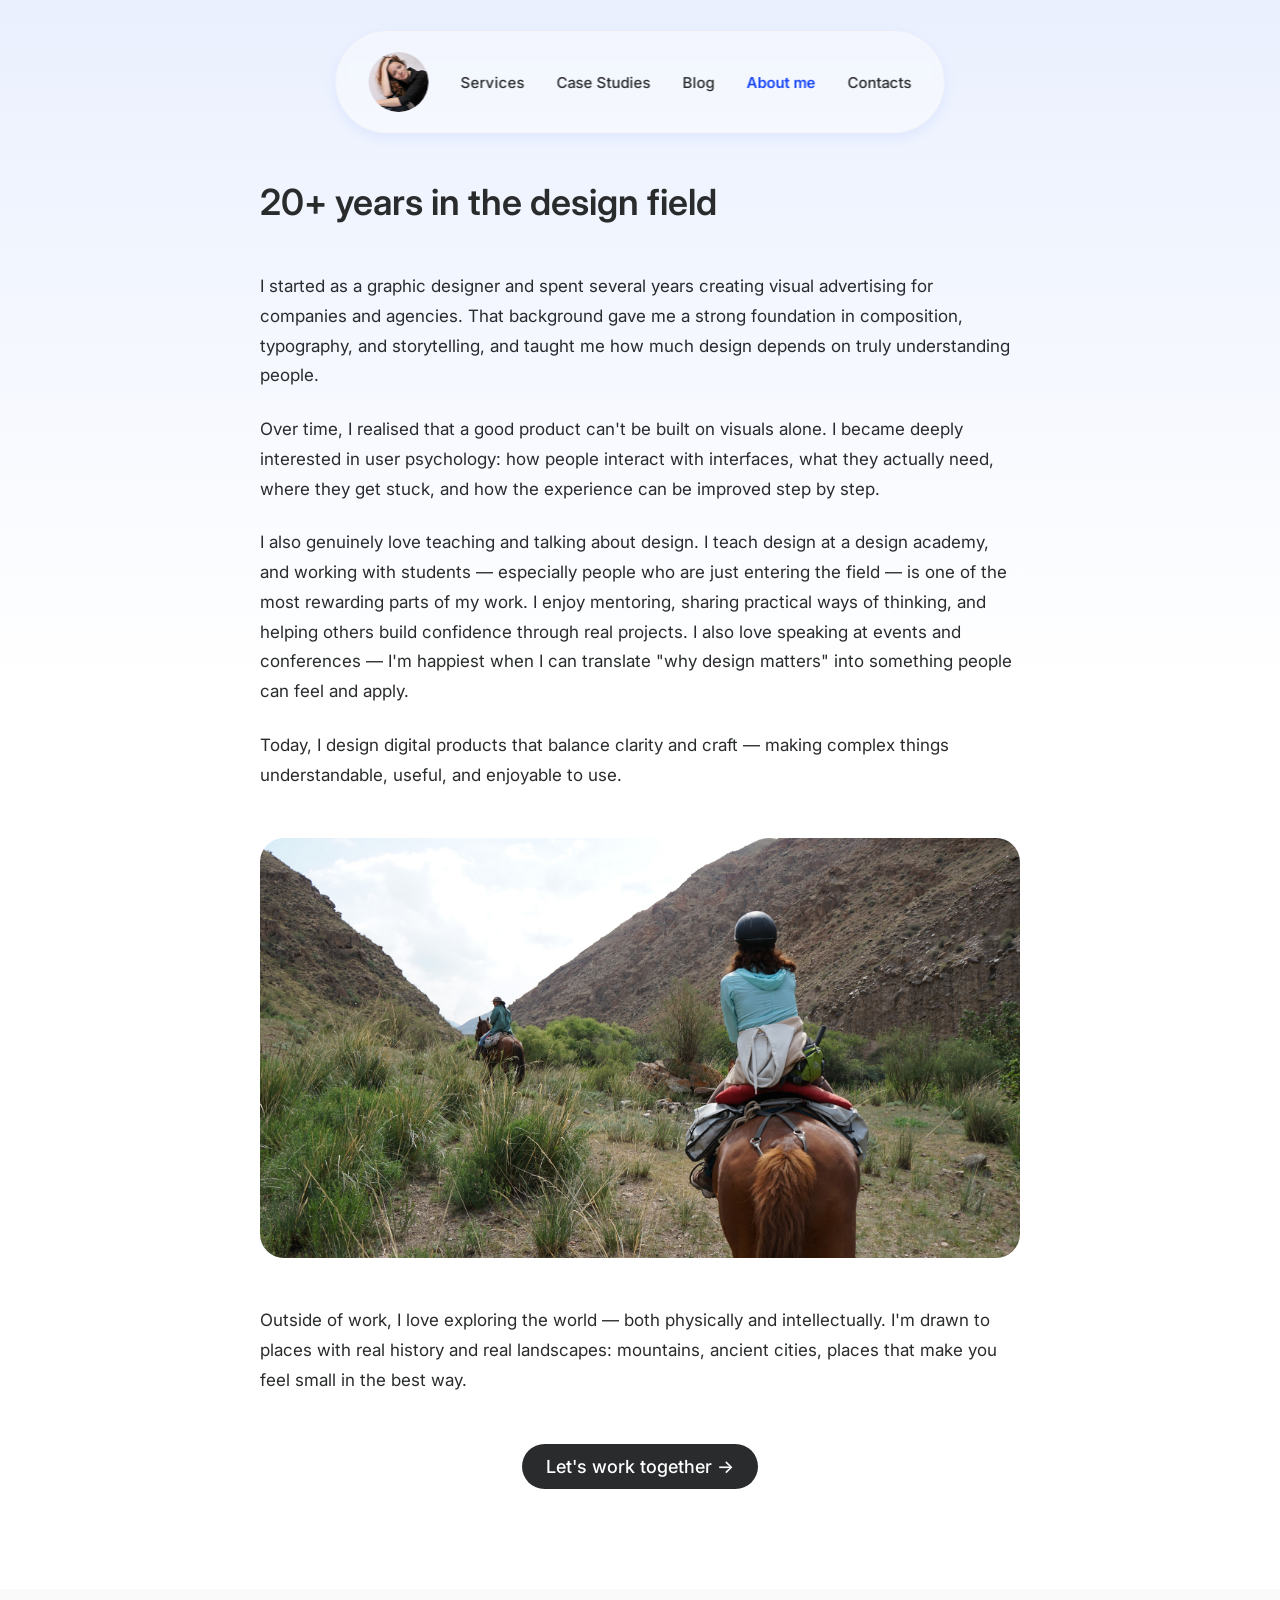
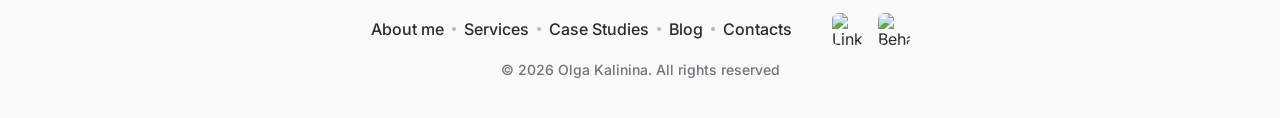
==== about.html @ 2743de28 "Add images and icons" ====
<!DOCTYPE html>
<html lang="en">
<head>
  <meta charset="UTF-8" />
  <meta name="viewport" content="width=device-width, initial-scale=1.0" />
  <title>About me — Olga Kalinina</title>
  <link rel="stylesheet" href="style.css" />
  <style>
    .about-wrap { max-width: 760px; margin: 0 auto; padding: 60px 0 100px; display: flex; flex-direction: column; gap: 48px; }
    .about-title { font-size: 36px; font-weight: 600; color: var(--dark); }
    .about-body { display: flex; flex-direction: column; gap: 24px; }
    .about-body p { font-size: 17px; color: var(--dark); line-height: 1.75; }
    .about-photo { width: 100%; border-radius: 24px; overflow: hidden; }
    .about-photo img { width: 100%; height: 420px; object-fit: cover; }
  </style>
</head>
<body>
  <nav class="nav">
    <a href="index.html"><img src="images/olga_kalinina.jpg" alt="Olga Kalinina" class="nav-avatar" /></a>
    <a href="services.html">Services</a>
    <a href="case-studies.html">Case Studies</a>
    <a href="blog.html">Blog</a>
    <a href="about.html" class="active">About me</a>
    <a href="contacts.html">Contacts</a>
  </nav>

  <div class="page-wrapper">
    <main class="page-content">
      <div class="container">
        <div class="about-wrap">
          <h1 class="about-title">20+ years in the design field</h1>

          <div class="about-body">
            <p>I started as a graphic designer and spent several years creating visual advertising for companies and agencies. That background gave me a strong foundation in composition, typography, and storytelling, and taught me how much design depends on truly understanding people.</p>
            <p>Over time, I realised that a good product can't be built on visuals alone. I became deeply interested in user psychology: how people interact with interfaces, what they actually need, where they get stuck, and how the experience can be improved step by step.</p>
            <p>I also genuinely love teaching and talking about design. I teach design at a design academy, and working with students — especially people who are just entering the field — is one of the most rewarding parts of my work. I enjoy mentoring, sharing practical ways of thinking, and helping others build confidence through real projects. I also love speaking at events and conferences — I'm happiest when I can translate "why design matters" into something people can feel and apply.</p>
            <p>Today, I design digital products that balance clarity and craft — making complex things understandable, useful, and enjoyable to use.</p>
          </div>

          <div class="about-photo">
            <img src="images/kyrgyzstan_2023.jpg" alt="Olga Kalinina in Kyrgyzstan 2023" onerror="this.style.background='linear-gradient(135deg,#a78bfa,#60a5fa)';this.style.height='420px';this.style.display='block'" />
          </div>

          <div class="about-body">
            <p>Outside of work, I love exploring the world — both physically and intellectually. I'm drawn to places with real history and real landscapes: mountains, ancient cities, places that make you feel small in the best way.</p>
          </div>

          <div style="text-align:center;">
            <a href="contacts.html" class="btn-dark">Let's work together →</a>
          </div>
        </div>
      </div>
    </main>
    <footer class="footer"><div class="footer-inner"><div class="footer-social-row"><nav class="footer-links"><a href="about.html">About me</a><span class="footer-dot"></span><a href="services.html">Services</a><span class="footer-dot"></span><a href="case-studies.html">Case Studies</a><span class="footer-dot"></span><a href="blog.html">Blog</a><span class="footer-dot"></span><a href="contacts.html">Contacts</a></nav><div class="footer-socials"><a href="https://www.linkedin.com/in/olga-kalinina-sundary/" target="_blank" rel="noopener"><img src="https://www.figma.com/api/mcp/asset/3c3e9d89-fbef-43cf-b5ab-0806dbf49abd" alt="LinkedIn" /></a><a href="https://www.behance.net/kalininaolga" target="_blank" rel="noopener"><img src="https://www.figma.com/api/mcp/asset/fee934ce-f601-4110-af3f-dcb2f1286b98" alt="Behance" /></a></div></div><p class="footer-copy">© 2026 Olga Kalinina. All rights reserved</p></div></footer>
  </div>
</body>
</html>
---- style.css ----
/* ============================================================
   OLGA KALININA PORTFOLIO — Shared Design System
   ============================================================ */
@import url('https://fonts.googleapis.com/css2?family=Inter:wght@400;500;600&display=swap');

:root {
  --font: 'Inter', sans-serif;
  --dark: #292b2d;
  --gray: #707379;
  --light-gray: #ebebeb;
  --bg-soft: #fafafa;
  --blue-accent: #1947f5;
  --radius-card: 24px;
  --radius-pill: 9999px;
  --shadow-nav: 0 4px 12.8px rgba(68,130,255,0.1);
  --transition: 0.2s ease;
}

*, *::before, *::after { box-sizing: border-box; margin: 0; padding: 0; }
html { -webkit-font-smoothing: antialiased; }

body {
  font-family: var(--font);
  color: var(--dark);
  background: linear-gradient(to bottom, #eaf0fe 0%, #ffffff 40%);
  min-height: 100vh;
}

a { text-decoration: none; color: inherit; }
img { display: block; max-width: 100%; }

.page-wrapper { display: flex; flex-direction: column; min-height: 100vh; }
.page-content { flex: 1; padding-top: 120px; }

.container { max-width: 1187px; margin: 0 auto; padding: 0 40px; }

/* ── Nav ── */
.nav {
  position: fixed;
  top: 31px;
  left: 50%;
  transform: translateX(-50%);
  z-index: 100;
  display: flex;
  align-items: center;
  gap: 32px;
  padding: 20px 32px;
  background: rgba(255,255,255,0.4);
  backdrop-filter: blur(5px);
  -webkit-backdrop-filter: blur(5px);
  border: 1px solid #f5f5f5;
  border-radius: var(--radius-pill);
  box-shadow: var(--shadow-nav);
  white-space: nowrap;
}

.nav-avatar {
  width: 60px;
  height: 60px;
  border-radius: 50%;
  object-fit: cover;
  flex-shrink: 0;
  cursor: pointer;
  transition: opacity var(--transition);
  background: linear-gradient(135deg, #c4b5fd, #818cf8);
}
.nav-avatar:hover { opacity: 0.85; }

.nav a { font-size: 15px; font-weight: 500; color: var(--dark); transition: color var(--transition); }
.nav a:hover { color: var(--blue-accent); }
.nav a.active { color: var(--blue-accent); font-weight: 600; }

/* ── Footer ── */
.footer { background: var(--bg-soft); padding: 24px 0 40px; margin-top: auto; }
.footer-inner { max-width: 1187px; margin: 0 auto; padding: 0 40px; display: flex; flex-direction: column; align-items: center; gap: 16px; }
.footer-social-row { display: flex; align-items: center; gap: 40px; flex-wrap: wrap; justify-content: center; }
.footer-links { display: flex; align-items: center; gap: 8px; flex-wrap: wrap; justify-content: center; }
.footer-links a { font-size: 16px; font-weight: 500; color: var(--dark); transition: color var(--transition); }
.footer-links a:hover { color: var(--blue-accent); }
.footer-dot { width: 4px; height: 4px; border-radius: 50%; background: var(--gray); opacity: 0.5; display: inline-block; }
.footer-socials { display: flex; align-items: center; gap: 14px; }
.footer-socials a { display: flex; align-items: center; justify-content: center; width: 32px; height: 32px; border-radius: 6px; overflow: hidden; transition: opacity var(--transition); }
.footer-socials a:hover { opacity: 0.75; }
.footer-socials img { width: 32px; height: 32px; object-fit: cover; border-radius: 5px; }
.footer-copy { font-size: 14px; font-weight: 500; color: var(--gray); text-align: center; }

/* ── Buttons ── */
.btn-dark { display: inline-flex; align-items: center; justify-content: center; padding: 12px 24px; background: var(--dark); color: white; border-radius: var(--radius-pill); font-size: 18px; font-weight: 500; transition: opacity var(--transition), transform var(--transition); cursor: pointer; border: none; font-family: var(--font); }
.btn-dark:hover { opacity: 0.85; transform: translateY(-1px); }

/* ── Section labels ── */
.section-label { display: inline-flex; align-items: center; gap: 8px; padding: 12px 24px; border: 2px solid var(--light-gray); border-radius: var(--radius-pill); font-size: 16px; font-weight: 500; color: var(--dark); }
.section-label img { width: 24px; height: 24px; object-fit: contain; }

/* ── NDA Modal ── */
.modal-overlay { display: none; position: fixed; inset: 0; background: rgba(0,0,0,0.4); backdrop-filter: blur(4px); z-index: 1000; align-items: center; justify-content: center; }
.modal-overlay.active { display: flex; }
.modal { background: white; border-radius: 20px; padding: 40px; max-width: 440px; width: 90%; box-shadow: 0 24px 64px rgba(0,0,0,0.15); display: flex; flex-direction: column; gap: 16px; }
.modal-icon { width: 48px; height: 48px; background: #f5f5f5; border-radius: 12px; display: flex; align-items: center; justify-content: center; }
.modal h2 { font-size: 20px; font-weight: 600; }
.modal p { font-size: 15px; color: var(--gray); line-height: 1.6; }
.modal-actions { display: flex; gap: 12px; margin-top: 8px; }
.modal-cancel { flex: 1; padding: 12px; border: 1.5px solid var(--light-gray); border-radius: var(--radius-pill); font-size: 15px; font-weight: 500; background: white; cursor: pointer; font-family: var(--font); color: var(--dark); transition: border-color var(--transition); }
.modal-cancel:hover { border-color: var(--dark); }
.modal-submit { flex: 1; padding: 12px; background: var(--dark); color: white; border: none; border-radius: var(--radius-pill); font-size: 15px; font-weight: 500; cursor: pointer; font-family: var(--font); transition: opacity var(--transition); text-decoration: none; display: flex; align-items: center; justify-content: center; }
.modal-submit:hover { opacity: 0.85; }
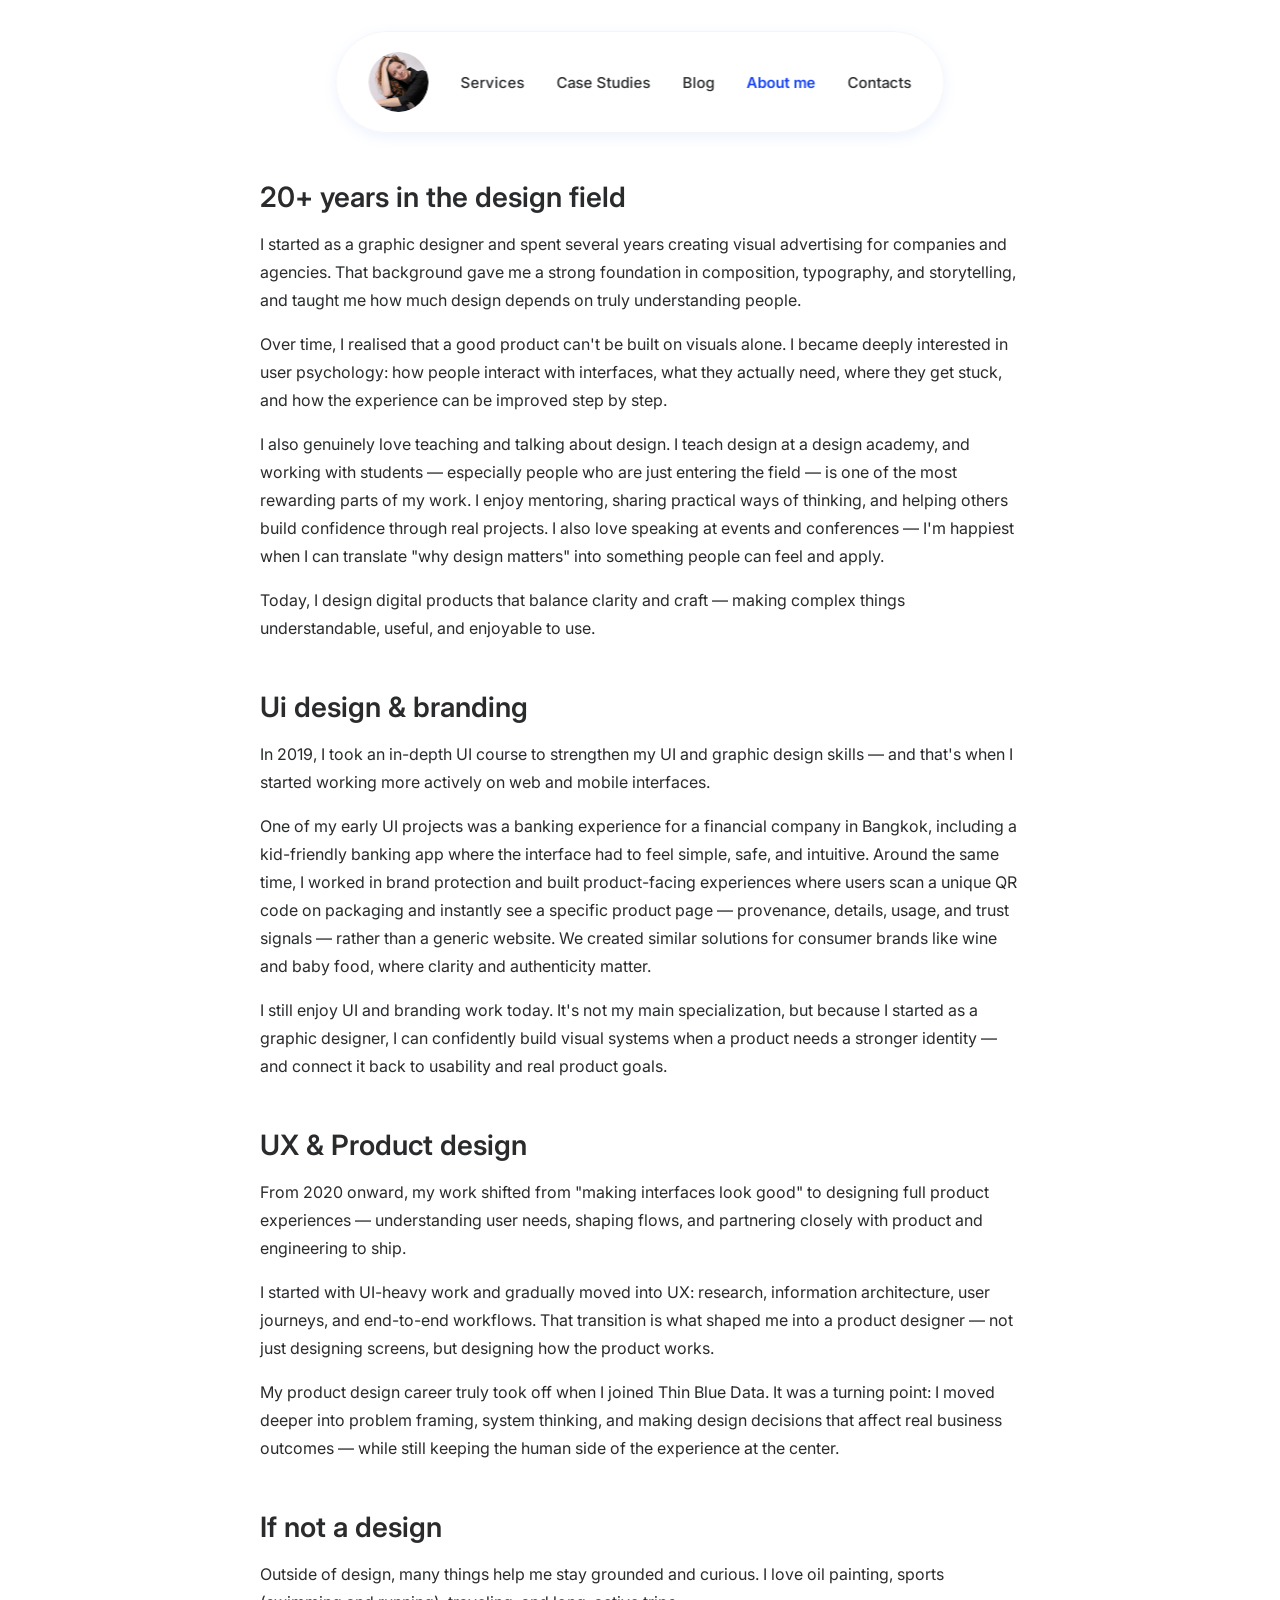
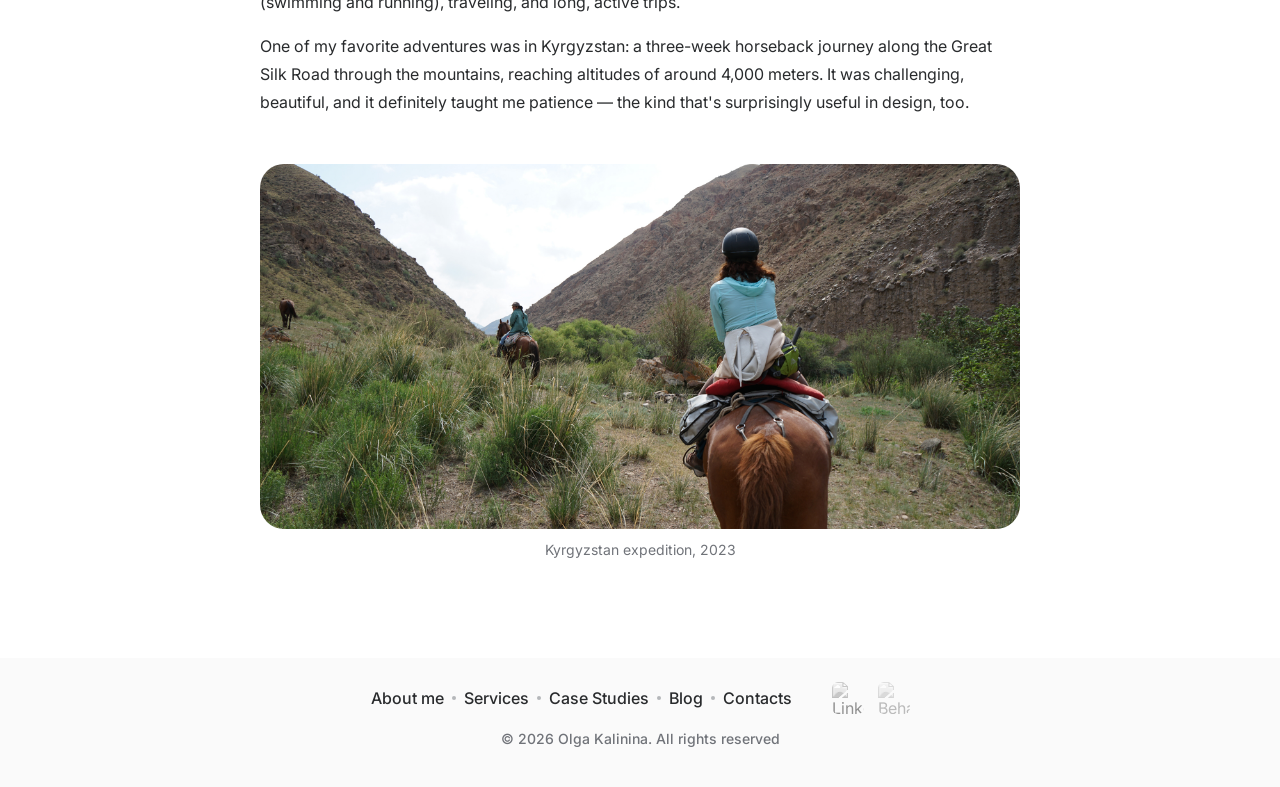
==== commit 0681f0ba: "Change images" ====
--- a/about.html
+++ b/about.html
@@ -6,12 +6,13 @@
   <title>About me — Olga Kalinina</title>
   <link rel="stylesheet" href="style.css" />
   <style>
+    body { background: white; }
     .about-wrap { max-width: 760px; margin: 0 auto; padding: 60px 0 100px; display: flex; flex-direction: column; gap: 48px; }
-    .about-title { font-size: 36px; font-weight: 600; color: var(--dark); }
-    .about-body { display: flex; flex-direction: column; gap: 24px; }
-    .about-body p { font-size: 17px; color: var(--dark); line-height: 1.75; }
-    .about-photo { width: 100%; border-radius: 24px; overflow: hidden; }
-    .about-photo img { width: 100%; height: 420px; object-fit: cover; }
+    .about-section { display: flex; flex-direction: column; gap: 16px; }
+    .about-section h2 { font-size: 28px; font-weight: 600; color: var(--dark); }
+    .about-section p { font-size: 16px; color: var(--dark); line-height: 1.75; }
+    .about-photo img { width: 100%; height: auto; display: block; border-radius: 24px; }
+    .about-caption { font-size: 14px; color: var(--gray); text-align: center; margin-top: 12px; }
   </style>
 </head>
 <body>
@@ -28,30 +29,44 @@
     <main class="page-content">
       <div class="container">
         <div class="about-wrap">
-          <h1 class="about-title">20+ years in the design field</h1>
 
-          <div class="about-body">
+          <div class="about-section">
+            <h2>20+ years in the design field</h2>
             <p>I started as a graphic designer and spent several years creating visual advertising for companies and agencies. That background gave me a strong foundation in composition, typography, and storytelling, and taught me how much design depends on truly understanding people.</p>
             <p>Over time, I realised that a good product can't be built on visuals alone. I became deeply interested in user psychology: how people interact with interfaces, what they actually need, where they get stuck, and how the experience can be improved step by step.</p>
             <p>I also genuinely love teaching and talking about design. I teach design at a design academy, and working with students — especially people who are just entering the field — is one of the most rewarding parts of my work. I enjoy mentoring, sharing practical ways of thinking, and helping others build confidence through real projects. I also love speaking at events and conferences — I'm happiest when I can translate "why design matters" into something people can feel and apply.</p>
             <p>Today, I design digital products that balance clarity and craft — making complex things understandable, useful, and enjoyable to use.</p>
           </div>
 
-          <div class="about-photo">
-            <img src="images/kyrgyzstan_2023.jpg" alt="Olga Kalinina in Kyrgyzstan 2023" onerror="this.style.background='linear-gradient(135deg,#a78bfa,#60a5fa)';this.style.height='420px';this.style.display='block'" />
+          <div class="about-section">
+            <h2>Ui design &amp; branding</h2>
+            <p>In 2019, I took an in-depth UI course to strengthen my UI and graphic design skills — and that's when I started working more actively on web and mobile interfaces.</p>
+            <p>One of my early UI projects was a banking experience for a financial company in Bangkok, including a kid-friendly banking app where the interface had to feel simple, safe, and intuitive. Around the same time, I worked in brand protection and built product-facing experiences where users scan a unique QR code on packaging and instantly see a specific product page — provenance, details, usage, and trust signals — rather than a generic website. We created similar solutions for consumer brands like wine and baby food, where clarity and authenticity matter.</p>
+            <p>I still enjoy UI and branding work today. It's not my main specialization, but because I started as a graphic designer, I can confidently build visual systems when a product needs a stronger identity — and connect it back to usability and real product goals.</p>
           </div>
 
-          <div class="about-body">
-            <p>Outside of work, I love exploring the world — both physically and intellectually. I'm drawn to places with real history and real landscapes: mountains, ancient cities, places that make you feel small in the best way.</p>
+          <div class="about-section">
+            <h2>UX &amp; Product design</h2>
+            <p>From 2020 onward, my work shifted from "making interfaces look good" to designing full product experiences — understanding user needs, shaping flows, and partnering closely with product and engineering to ship.</p>
+            <p>I started with UI-heavy work and gradually moved into UX: research, information architecture, user journeys, and end-to-end workflows. That transition is what shaped me into a product designer — not just designing screens, but designing how the product works.</p>
+            <p>My product design career truly took off when I joined Thin Blue Data. It was a turning point: I moved deeper into problem framing, system thinking, and making design decisions that affect real business outcomes — while still keeping the human side of the experience at the center.</p>
           </div>
 
-          <div style="text-align:center;">
-            <a href="contacts.html" class="btn-dark">Let's work together →</a>
+          <div class="about-section">
+            <h2>If not a design</h2>
+            <p>Outside of design, many things help me stay grounded and curious. I love oil painting, sports (swimming and running), traveling, and long, active trips.</p>
+            <p>One of my favorite adventures was in Kyrgyzstan: a three-week horseback journey along the Great Silk Road through the mountains, reaching altitudes of around 4,000 meters. It was challenging, beautiful, and it definitely taught me patience — the kind that's surprisingly useful in design, too.</p>
           </div>
+
+          <div>
+            <img src="images/kyrgyzstan_2023.jpg" alt="Kyrgyzstan expedition, 2023" style="width:100%;border-radius:24px;display:block;" />
+            <p class="about-caption">Kyrgyzstan expedition, 2023</p>
+          </div>
+
         </div>
       </div>
     </main>
-    <footer class="footer"><div class="footer-inner"><div class="footer-social-row"><nav class="footer-links"><a href="about.html">About me</a><span class="footer-dot"></span><a href="services.html">Services</a><span class="footer-dot"></span><a href="case-studies.html">Case Studies</a><span class="footer-dot"></span><a href="blog.html">Blog</a><span class="footer-dot"></span><a href="contacts.html">Contacts</a></nav><div class="footer-socials"><a href="https://www.linkedin.com/in/olga-kalinina-sundary/" target="_blank" rel="noopener"><img src="https://www.figma.com/api/mcp/asset/3c3e9d89-fbef-43cf-b5ab-0806dbf49abd" alt="LinkedIn" /></a><a href="https://www.behance.net/kalininaolga" target="_blank" rel="noopener"><img src="https://www.figma.com/api/mcp/asset/fee934ce-f601-4110-af3f-dcb2f1286b98" alt="Behance" /></a></div></div><p class="footer-copy">© 2026 Olga Kalinina. All rights reserved</p></div></footer>
+    <footer class="footer"><div class="footer-inner"><div class="footer-social-row"><nav class="footer-links"><a href="about.html">About me</a><span class="footer-dot"></span><a href="services.html">Services</a><span class="footer-dot"></span><a href="case-studies.html">Case Studies</a><span class="footer-dot"></span><a href="blog.html">Blog</a><span class="footer-dot"></span><a href="contacts.html">Contacts</a></nav><div class="footer-socials"><a href="https://www.linkedin.com/in/olga-kalinina-sundary/" target="_blank" rel="noopener"><img src="https://www.figma.com/api/mcp/asset/0a31a0bf-3e2f-4e09-97c5-01b79fee93ae" alt="LinkedIn" /></a><a href="https://www.behance.net/kalininaolga" target="_blank" rel="noopener"><img src="https://www.figma.com/api/mcp/asset/a5ab0882-22eb-4ca2-b830-8fed0ce161de" alt="Behance" /></a></div></div><p class="footer-copy">© 2026 Olga Kalinina. All rights reserved</p></div></footer>
   </div>
 </body>
 </html>
--- a/style.css
+++ b/style.css
@@ -81,7 +81,8 @@
 .footer-socials { display: flex; align-items: center; gap: 14px; }
 .footer-socials a { display: flex; align-items: center; justify-content: center; width: 32px; height: 32px; border-radius: 6px; overflow: hidden; transition: opacity var(--transition); }
 .footer-socials a:hover { opacity: 0.75; }
-.footer-socials img { width: 32px; height: 32px; object-fit: cover; border-radius: 5px; }
+.footer-socials img { width: 32px; height: 32px; object-fit: cover; border-radius: 5px; filter: grayscale(1); opacity: 0.5; }
+.footer-socials a:last-child img { opacity: 0.3; }
 .footer-copy { font-size: 14px; font-weight: 500; color: var(--gray); text-align: center; }
 
 /* ── Buttons ── */
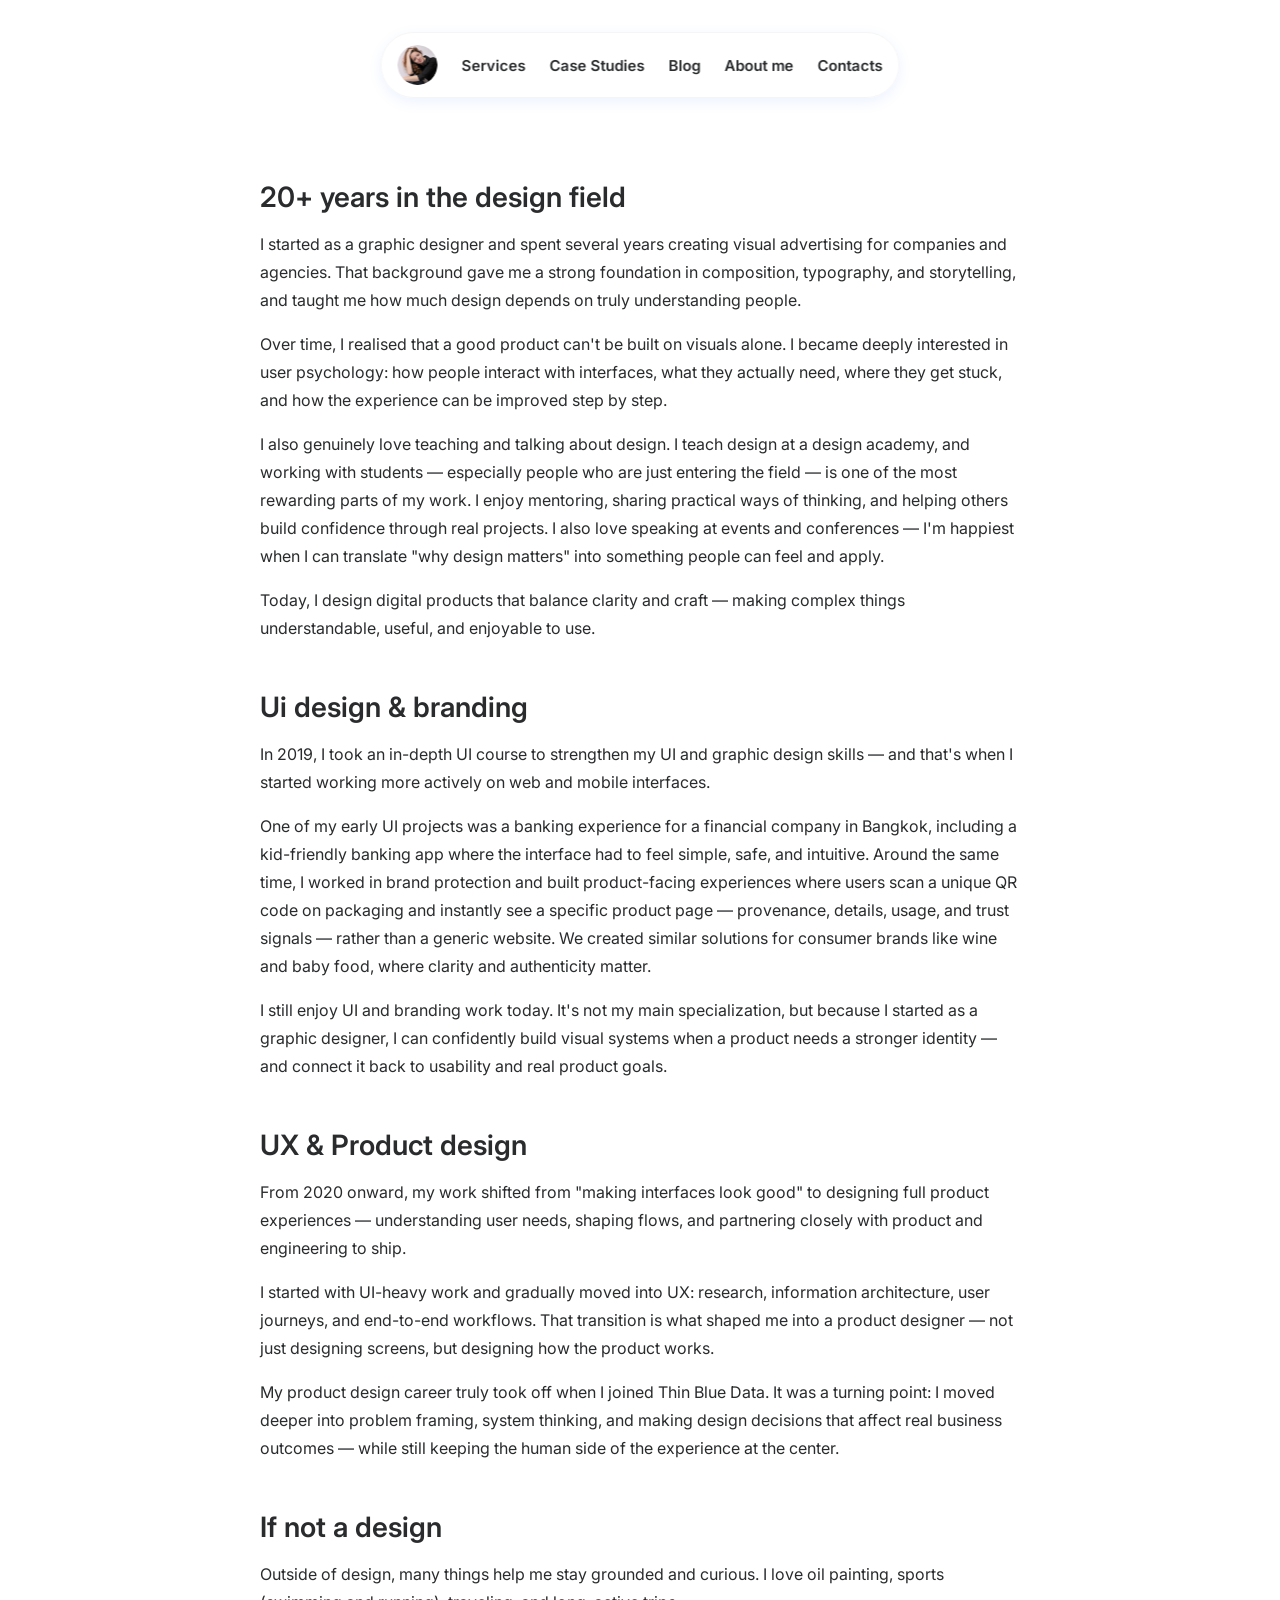
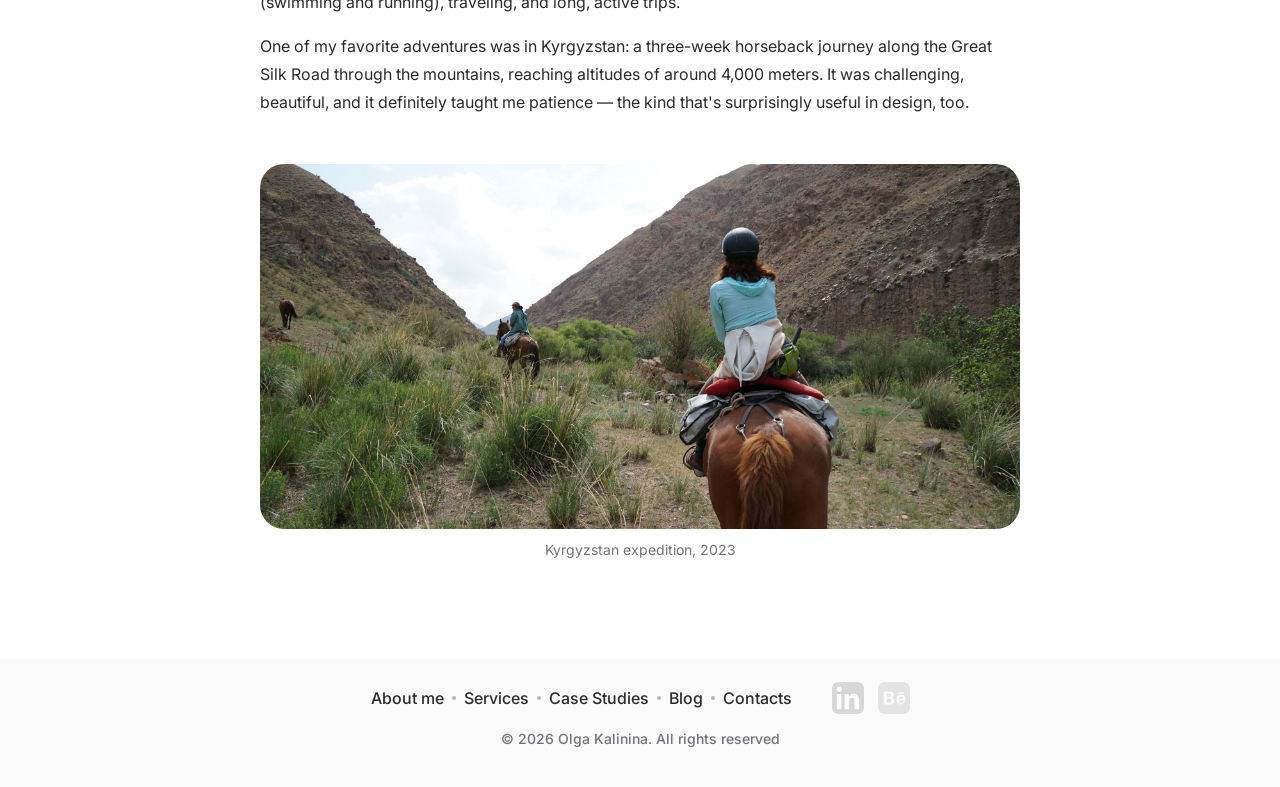
==== commit 2b3231b0: "Mobile responsive" ====
--- a/about.html
+++ b/about.html
@@ -18,12 +18,26 @@
 <body>
   <nav class="nav">
     <a href="index.html"><img src="images/olga_kalinina.jpg" alt="Olga Kalinina" class="nav-avatar" /></a>
-    <a href="services.html">Services</a>
-    <a href="case-studies.html">Case Studies</a>
-    <a href="blog.html">Blog</a>
+    <div class="nav-links">
+    <a href="services.html" class="active">Services</a>
+    <a href="case-studies.html" class="active">Case Studies</a>
+    <a href="blog.html" class="active">Blog</a>
     <a href="about.html" class="active">About me</a>
-    <a href="contacts.html">Contacts</a>
+    <a href="contacts.html" class="active">Contacts</a>
+    </div>
+    <button class="nav-hamburger" onclick="toggleMenu()" aria-label="Menu">
+      <span></span><span></span><span></span>
+    </button>
   </nav>
+
+  <div class="mobile-menu" id="mobileMenu">
+    <button class="mobile-menu-close" onclick="toggleMenu()">✕</button>
+    <a href="services.html" class="active">Services</a>
+    <a href="case-studies.html" class="active">Case Studies</a>
+    <a href="blog.html" class="active">Blog</a>
+    <a href="about.html" class="active">About me</a>
+    <a href="contacts.html" class="active">Contacts</a>
+  </div>
 
   <div class="page-wrapper">
     <main class="page-content">
@@ -66,7 +80,7 @@
         </div>
       </div>
     </main>
-    <footer class="footer"><div class="footer-inner"><div class="footer-social-row"><nav class="footer-links"><a href="about.html">About me</a><span class="footer-dot"></span><a href="services.html">Services</a><span class="footer-dot"></span><a href="case-studies.html">Case Studies</a><span class="footer-dot"></span><a href="blog.html">Blog</a><span class="footer-dot"></span><a href="contacts.html">Contacts</a></nav><div class="footer-socials"><a href="https://www.linkedin.com/in/olga-kalinina-sundary/" target="_blank" rel="noopener"><img src="https://www.figma.com/api/mcp/asset/0a31a0bf-3e2f-4e09-97c5-01b79fee93ae" alt="LinkedIn" /></a><a href="https://www.behance.net/kalininaolga" target="_blank" rel="noopener"><img src="https://www.figma.com/api/mcp/asset/a5ab0882-22eb-4ca2-b830-8fed0ce161de" alt="Behance" /></a></div></div><p class="footer-copy">© 2026 Olga Kalinina. All rights reserved</p></div></footer>
+    <footer class="footer"><div class="footer-inner"><div class="footer-social-row"><nav class="footer-links"><a href="about.html">About me</a><span class="footer-dot"></span><a href="services.html">Services</a><span class="footer-dot"></span><a href="case-studies.html">Case Studies</a><span class="footer-dot"></span><a href="blog.html">Blog</a><span class="footer-dot"></span><a href="contacts.html">Contacts</a></nav><div class="footer-socials"><a href="https://www.linkedin.com/in/olga-kalinina-sundary/" target="_blank" rel="noopener"><img src="images/Linkedin_logo.png" alt="LinkedIn" /></a><a href="https://www.behance.net/kalininaolga" target="_blank" rel="noopener"><img src="images/Behance_logo.png" alt="Behance" /></a></div></div><p class="footer-copy">© 2026 Olga Kalinina. All rights reserved</p></div></footer>
   </div>
 </body>
 </html>
--- a/style.css
+++ b/style.css
@@ -22,8 +22,14 @@
 body {
   font-family: var(--font);
   color: var(--dark);
+  background: white;
+  min-height: 100vh;
+  overflow-x: hidden;
+}
+
+/* Home page gets gradient */
+body.home {
   background: linear-gradient(to bottom, #eaf0fe 0%, #ffffff 40%);
-  min-height: 100vh;
 }
 
 a { text-decoration: none; color: inherit; }
@@ -34,17 +40,19 @@
 
 .container { max-width: 1187px; margin: 0 auto; padding: 0 40px; }
 
-/* ── Nav ── */
+/* ============================================================
+   NAVIGATION — Desktop
+   ============================================================ */
 .nav {
   position: fixed;
-  top: 31px;
+  top: 32px;
   left: 50%;
   transform: translateX(-50%);
-  z-index: 100;
+  z-index: 200;
   display: flex;
   align-items: center;
-  gap: 32px;
-  padding: 20px 32px;
+  gap: 24px;
+  padding: 12px 16px;
   background: rgba(255,255,255,0.4);
   backdrop-filter: blur(5px);
   -webkit-backdrop-filter: blur(5px);
@@ -55,8 +63,8 @@
 }
 
 .nav-avatar {
-  width: 60px;
-  height: 60px;
+  width: 40px;
+  height: 40px;
   border-radius: 50%;
   object-fit: cover;
   flex-shrink: 0;
@@ -68,9 +76,69 @@
 
 .nav a { font-size: 15px; font-weight: 500; color: var(--dark); transition: color var(--transition); }
 .nav a:hover { color: var(--blue-accent); }
-.nav a.active { color: var(--blue-accent); font-weight: 600; }
-
-/* ── Footer ── */
+.nav a.active { color: #292b2d; font-weight: 600; }
+
+/* Hamburger — hidden on desktop */
+.nav-hamburger {
+  display: none;
+  flex-direction: column;
+  gap: 5px;
+  cursor: pointer;
+  padding: 4px;
+  background: none;
+  border: none;
+  flex-shrink: 0;
+}
+.nav-hamburger span {
+  display: block;
+  width: 22px;
+  height: 2px;
+  background: var(--dark);
+  border-radius: 2px;
+  transition: all 0.3s;
+}
+
+/* Mobile menu overlay */
+.mobile-menu {
+  display: none;
+  position: fixed;
+  inset: 0;
+  background: white;
+  z-index: 199;
+  flex-direction: column;
+  padding: 100px 32px 40px;
+  gap: 8px;
+}
+.mobile-menu.open { display: flex; }
+.mobile-menu a {
+  font-size: 28px;
+  font-weight: 500;
+  color: var(--dark);
+  padding: 16px 0;
+  border-bottom: 1px solid var(--light-gray);
+  transition: color var(--transition);
+}
+.mobile-menu a:last-child { border-bottom: none; }
+.mobile-menu a:hover, .mobile-menu a.active { color: var(--blue-accent); }
+.mobile-menu-close {
+  position: absolute;
+  top: 32px;
+  right: 24px;
+  width: 44px;
+  height: 44px;
+  border-radius: 50%;
+  border: 1.5px solid var(--light-gray);
+  background: white;
+  display: flex;
+  align-items: center;
+  justify-content: center;
+  cursor: pointer;
+  font-size: 20px;
+}
+
+/* ============================================================
+   FOOTER
+   ============================================================ */
 .footer { background: var(--bg-soft); padding: 24px 0 40px; margin-top: auto; }
 .footer-inner { max-width: 1187px; margin: 0 auto; padding: 0 40px; display: flex; flex-direction: column; align-items: center; gap: 16px; }
 .footer-social-row { display: flex; align-items: center; gap: 40px; flex-wrap: wrap; justify-content: center; }
@@ -85,15 +153,21 @@
 .footer-socials a:last-child img { opacity: 0.3; }
 .footer-copy { font-size: 14px; font-weight: 500; color: var(--gray); text-align: center; }
 
-/* ── Buttons ── */
+/* ============================================================
+   BUTTONS
+   ============================================================ */
 .btn-dark { display: inline-flex; align-items: center; justify-content: center; padding: 12px 24px; background: var(--dark); color: white; border-radius: var(--radius-pill); font-size: 18px; font-weight: 500; transition: opacity var(--transition), transform var(--transition); cursor: pointer; border: none; font-family: var(--font); }
 .btn-dark:hover { opacity: 0.85; transform: translateY(-1px); }
 
-/* ── Section labels ── */
+/* ============================================================
+   SECTION LABELS
+   ============================================================ */
 .section-label { display: inline-flex; align-items: center; gap: 8px; padding: 12px 24px; border: 2px solid var(--light-gray); border-radius: var(--radius-pill); font-size: 16px; font-weight: 500; color: var(--dark); }
 .section-label img { width: 24px; height: 24px; object-fit: contain; }
 
-/* ── NDA Modal ── */
+/* ============================================================
+   NDA MODAL
+   ============================================================ */
 .modal-overlay { display: none; position: fixed; inset: 0; background: rgba(0,0,0,0.4); backdrop-filter: blur(4px); z-index: 1000; align-items: center; justify-content: center; }
 .modal-overlay.active { display: flex; }
 .modal { background: white; border-radius: 20px; padding: 40px; max-width: 440px; width: 90%; box-shadow: 0 24px 64px rgba(0,0,0,0.15); display: flex; flex-direction: column; gap: 16px; }
@@ -105,3 +179,106 @@
 .modal-cancel:hover { border-color: var(--dark); }
 .modal-submit { flex: 1; padding: 12px; background: var(--dark); color: white; border: none; border-radius: var(--radius-pill); font-size: 15px; font-weight: 500; cursor: pointer; font-family: var(--font); transition: opacity var(--transition); text-decoration: none; display: flex; align-items: center; justify-content: center; }
 .modal-submit:hover { opacity: 0.85; }
+
+/* ============================================================
+   MOBILE RESPONSIVE — max-width: 768px
+   ============================================================ */
+@media (max-width: 768px) {
+
+  /* Layout */
+  .container { padding: 0 20px; }
+  .page-content { padding-top: 88px; }
+
+  /* Nav: hide links, show hamburger */
+  .nav {
+    top: 16px;
+    padding: 10px 14px;
+    gap: 12px;
+    left: 20px;
+    right: 20px;
+    transform: none;
+    width: calc(100% - 40px);
+    justify-content: space-between;
+  }
+  .nav-links { display: none; }
+  .nav-hamburger { display: flex; }
+
+  /* Footer */
+  .footer-inner { padding: 0 20px; }
+  .footer-social-row { flex-direction: column; gap: 20px; }
+  .footer-links { gap: 6px; }
+  .footer-links a { font-size: 14px; }
+
+  /* Buttons */
+  .btn-dark { font-size: 16px; padding: 12px 20px; width: 100%; justify-content: center; }
+
+  /* Section labels */
+  .section-label { font-size: 14px; padding: 10px 18px; }
+
+  /* Modal */
+  .modal { padding: 28px 24px; }
+}
+
+/* nav-links wrapper — desktop shows inline, mobile hides */
+.nav-links { display: flex; align-items: center; gap: 24px; }
+
+@media (max-width: 768px) {
+  .nav-links { display: none; }
+
+  /* ── Home page ── */
+  .hero { padding: 40px 0 0 !important; gap: 28px !important; }
+  .hero-title { font-size: 22px !important; line-height: 1.45 !important; }
+  .hero-sub { font-size: 16px !important; }
+  .hero-photo { height: 200px !important; border-radius: 20px !important; }
+  .client-logos { gap: 20px !important; flex-wrap: wrap !important; justify-content: center !important; }
+  .client-logos img { height: 28px !important; }
+
+  /* CS carousel on home */
+  .carousel-slide { grid-template-columns: 1fr !important; }
+  .cs-card-img img { height: 200px !important; }
+
+  /* Services cards on home */
+  .services-cards { grid-template-columns: 1fr !important; }
+  .svc-card { min-height: unset !important; }
+  .svc-card-title { font-size: 18px !important; }
+  .svc-card-desc { font-size: 16px !important; }
+
+  /* Blog cards on home */
+  .blog-cards { grid-template-columns: 1fr !important; }
+  .blog-card { height: auto !important; }
+
+  /* ── Case Studies page ── */
+  .cs-grid { grid-template-columns: 1fr !important; }
+  .cs-card-full { grid-column: auto !important; }
+
+  /* ── Blog page ── */
+  .blog-grid { grid-template-columns: 1fr !important; }
+
+  /* ── Contacts page ── */
+  .contacts-wrap { grid-template-columns: 1fr !important; gap: 32px !important; }
+
+  /* ── About page ── */
+  .about-wrap { padding: 40px 0 60px !important; gap: 32px !important; }
+  .about-section h2 { font-size: 22px !important; }
+
+  /* ── Services page ── */
+  .service-title { font-size: 18px !important; }
+  .service-subtitle { font-size: 16px !important; }
+  .service-body { grid-template-columns: 1fr !important; }
+  .tools-grid { gap: 8px !important; }
+  .tool-pill { font-size: 13px !important; padding: 8px 14px !important; }
+
+  /* Section spacing */
+  .cs-section { padding: 48px 0 0 !important; }
+  .services-section { padding: 48px 0 0 !important; }
+  .blog-section { padding: 48px 0 60px !important; }
+  .tools-section { padding: 40px 0 60px !important; }
+  .cs-grid { padding: 40px 0 60px !important; }
+  .blog-page { padding: 40px 0 60px !important; }
+
+  /* Section label on mobile */
+  .cs-section-title { font-size: 22px !important; }
+  .cs-section-sub { font-size: 16px !important; }
+  .blog-section-title { font-size: 22px !important; }
+  .blog-section-sub { font-size: 16px !important; }
+}
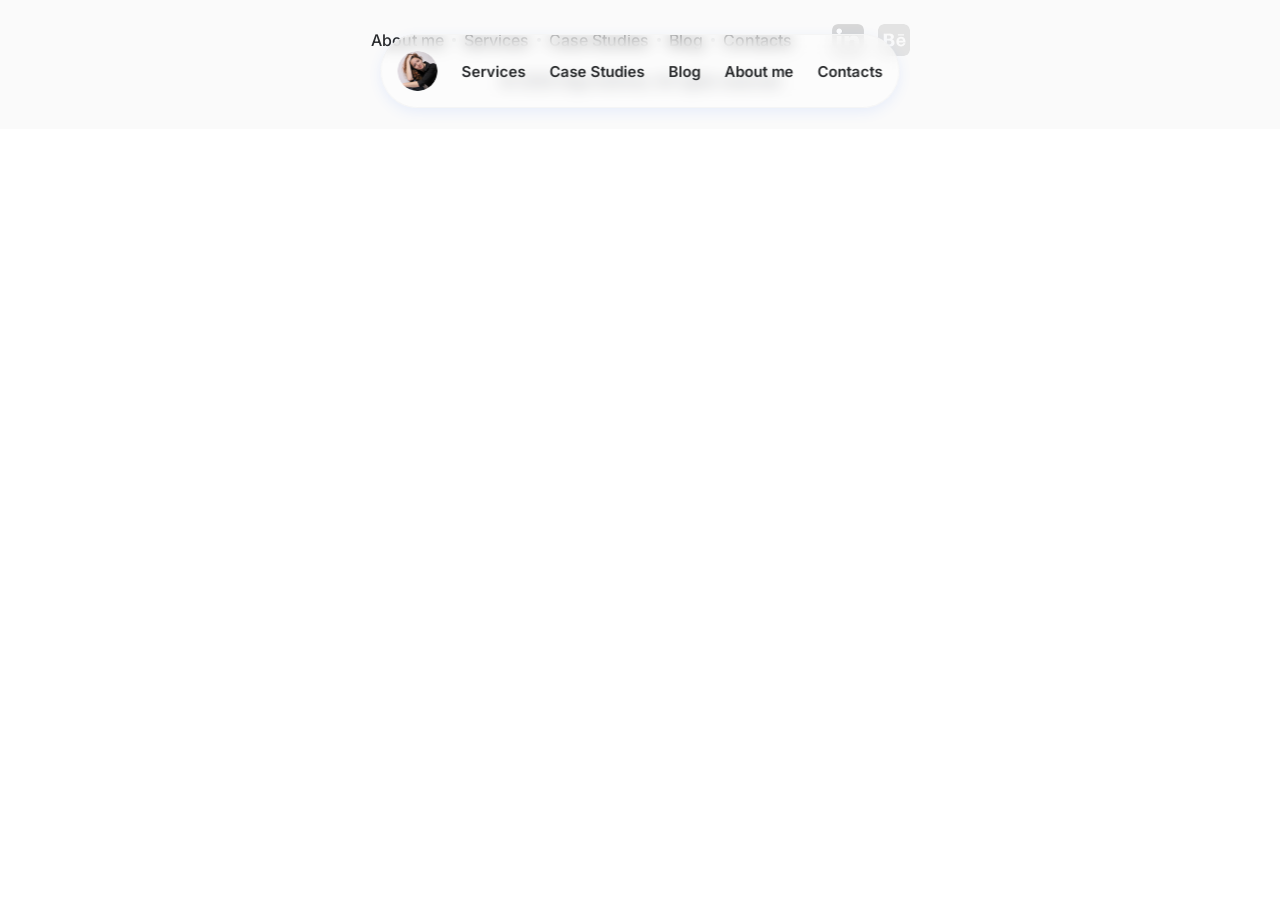
==== commit 970df8fb: "Home page fixes" ====
--- a/about.html
+++ b/about.html
@@ -29,58 +29,30 @@
       <span></span><span></span><span></span>
     </button>
   </nav>
-
+  <div class="mobile-menu-backdrop" id="menuBackdrop" onclick="toggleMenu()"></div>
   <div class="mobile-menu" id="mobileMenu">
-    <button class="mobile-menu-close" onclick="toggleMenu()">✕</button>
-    <a href="services.html" class="active">Services</a>
-    <a href="case-studies.html" class="active">Case Studies</a>
-    <a href="blog.html" class="active">Blog</a>
+    <div class="mobile-menu-top">
+      <a href="index.html"><img src="images/olga_kalinina.jpg" alt="Olga Kalinina" /></a>
+      <button class="mobile-menu-close" onclick="toggleMenu()">✕</button>
+    </div>
+    <div class="mobile-menu-links">
+    <a href="services.html">Services</a>
+    <a href="case-studies.html">Case Studies</a>
+    <a href="blog.html">Blog</a>
     <a href="about.html" class="active">About me</a>
-    <a href="contacts.html" class="active">Contacts</a>
+    <a href="contacts.html">Contacts</a>
+    </div>
   </div>
 
-  <div class="page-wrapper">
-    <main class="page-content">
-      <div class="container">
-        <div class="about-wrap">
-
-          <div class="about-section">
-            <h2>20+ years in the design field</h2>
-            <p>I started as a graphic designer and spent several years creating visual advertising for companies and agencies. That background gave me a strong foundation in composition, typography, and storytelling, and taught me how much design depends on truly understanding people.</p>
-            <p>Over time, I realised that a good product can't be built on visuals alone. I became deeply interested in user psychology: how people interact with interfaces, what they actually need, where they get stuck, and how the experience can be improved step by step.</p>
-            <p>I also genuinely love teaching and talking about design. I teach design at a design academy, and working with students — especially people who are just entering the field — is one of the most rewarding parts of my work. I enjoy mentoring, sharing practical ways of thinking, and helping others build confidence through real projects. I also love speaking at events and conferences — I'm happiest when I can translate "why design matters" into something people can feel and apply.</p>
-            <p>Today, I design digital products that balance clarity and craft — making complex things understandable, useful, and enjoyable to use.</p>
-          </div>
-
-          <div class="about-section">
-            <h2>Ui design &amp; branding</h2>
-            <p>In 2019, I took an in-depth UI course to strengthen my UI and graphic design skills — and that's when I started working more actively on web and mobile interfaces.</p>
-            <p>One of my early UI projects was a banking experience for a financial company in Bangkok, including a kid-friendly banking app where the interface had to feel simple, safe, and intuitive. Around the same time, I worked in brand protection and built product-facing experiences where users scan a unique QR code on packaging and instantly see a specific product page — provenance, details, usage, and trust signals — rather than a generic website. We created similar solutions for consumer brands like wine and baby food, where clarity and authenticity matter.</p>
-            <p>I still enjoy UI and branding work today. It's not my main specialization, but because I started as a graphic designer, I can confidently build visual systems when a product needs a stronger identity — and connect it back to usability and real product goals.</p>
-          </div>
-
-          <div class="about-section">
-            <h2>UX &amp; Product design</h2>
-            <p>From 2020 onward, my work shifted from "making interfaces look good" to designing full product experiences — understanding user needs, shaping flows, and partnering closely with product and engineering to ship.</p>
-            <p>I started with UI-heavy work and gradually moved into UX: research, information architecture, user journeys, and end-to-end workflows. That transition is what shaped me into a product designer — not just designing screens, but designing how the product works.</p>
-            <p>My product design career truly took off when I joined Thin Blue Data. It was a turning point: I moved deeper into problem framing, system thinking, and making design decisions that affect real business outcomes — while still keeping the human side of the experience at the center.</p>
-          </div>
-
-          <div class="about-section">
-            <h2>If not a design</h2>
-            <p>Outside of design, many things help me stay grounded and curious. I love oil painting, sports (swimming and running), traveling, and long, active trips.</p>
-            <p>One of my favorite adventures was in Kyrgyzstan: a three-week horseback journey along the Great Silk Road through the mountains, reaching altitudes of around 4,000 meters. It was challenging, beautiful, and it definitely taught me patience — the kind that's surprisingly useful in design, too.</p>
-          </div>
-
-          <div>
-            <img src="images/kyrgyzstan_2023.jpg" alt="Kyrgyzstan expedition, 2023" style="width:100%;border-radius:24px;display:block;" />
-            <p class="about-caption">Kyrgyzstan expedition, 2023</p>
-          </div>
-
-        </div>
       </div>
     </main>
     <footer class="footer"><div class="footer-inner"><div class="footer-social-row"><nav class="footer-links"><a href="about.html">About me</a><span class="footer-dot"></span><a href="services.html">Services</a><span class="footer-dot"></span><a href="case-studies.html">Case Studies</a><span class="footer-dot"></span><a href="blog.html">Blog</a><span class="footer-dot"></span><a href="contacts.html">Contacts</a></nav><div class="footer-socials"><a href="https://www.linkedin.com/in/olga-kalinina-sundary/" target="_blank" rel="noopener"><img src="images/Linkedin_logo.png" alt="LinkedIn" /></a><a href="https://www.behance.net/kalininaolga" target="_blank" rel="noopener"><img src="images/Behance_logo.png" alt="Behance" /></a></div></div><p class="footer-copy">© 2026 Olga Kalinina. All rights reserved</p></div></footer>
   </div>
+  <script>
+    function toggleMenu() {
+      document.getElementById('mobileMenu').classList.toggle('open');
+      document.getElementById('menuBackdrop').classList.toggle('open');
+    }
+  </script>
 </body>
 </html>
--- a/style.css
+++ b/style.css
@@ -27,7 +27,7 @@
   overflow-x: hidden;
 }
 
-/* Home page gets gradient */
+/* Home page ONLY gets the blue gradient */
 body.home {
   background: linear-gradient(to bottom, #eaf0fe 0%, #ffffff 40%);
 }
@@ -37,7 +37,6 @@
 
 .page-wrapper { display: flex; flex-direction: column; min-height: 100vh; }
 .page-content { flex: 1; padding-top: 120px; }
-
 .container { max-width: 1187px; margin: 0 auto; padding: 0 40px; }
 
 /* ============================================================
@@ -45,18 +44,18 @@
    ============================================================ */
 .nav {
   position: fixed;
-  top: 32px;
+  top: 34px;
   left: 50%;
   transform: translateX(-50%);
   z-index: 200;
   display: flex;
   align-items: center;
   gap: 24px;
-  padding: 12px 16px;
+  padding: 16px 16px;
   background: rgba(255,255,255,0.4);
-  backdrop-filter: blur(5px);
-  -webkit-backdrop-filter: blur(5px);
-  border: 1px solid #f5f5f5;
+  backdrop-filter: blur(7.5px);
+  -webkit-backdrop-filter: blur(7.5px);
+  border: 1px solid #F5F5F5;
   border-radius: var(--radius-pill);
   box-shadow: var(--shadow-nav);
   white-space: nowrap;
@@ -74,9 +73,22 @@
 }
 .nav-avatar:hover { opacity: 0.85; }
 
-.nav a { font-size: 15px; font-weight: 500; color: var(--dark); transition: color var(--transition); }
-.nav a:hover { color: var(--blue-accent); }
-.nav a.active { color: #292b2d; font-weight: 600; }
+/* nav-links wrapper */
+.nav-links {
+  display: flex;
+  align-items: center;
+  gap: 24px;
+}
+
+/* FIX: explicitly Medium weight by default, Bold only on hover/active */
+.nav-links a {
+  font-size: 15px;
+  font-weight: 500;      /* Medium — default */
+  color: var(--dark);
+  transition: color var(--transition), font-weight var(--transition);
+}
+.nav-links a:hover  { color: var(--dark); font-weight: 600; }  /* Bold on hover */
+.nav-links a.active { color: var(--dark); font-weight: 600; }  /* Bold when active */
 
 /* Hamburger — hidden on desktop */
 .nav-hamburger {
@@ -95,46 +107,86 @@
   height: 2px;
   background: var(--dark);
   border-radius: 2px;
-  transition: all 0.3s;
-}
-
-/* Mobile menu overlay */
+}
+
+/* ============================================================
+   MOBILE MENU — frosted glass card, matches Figma
+   ============================================================ */
 .mobile-menu {
   display: none;
   position: fixed;
-  inset: 0;
+  top: 16px;
+  left: 16px;
+  right: 16px;
+  z-index: 300;
+  background: rgba(255,255,255,0.4);
+  backdrop-filter: blur(7.5px);
+  -webkit-backdrop-filter: blur(7.5px);
+  border: 1px solid #F5F5F5;
+  border-radius: 24px;
+  box-shadow: var(--shadow-nav);
+  padding: 16px 24px 24px;
+  flex-direction: column;
+  gap: 0;
+}
+.mobile-menu.open { display: flex; }
+
+/* Top row: avatar + close button */
+.mobile-menu-top {
+  display: flex;
+  align-items: center;
+  justify-content: space-between;
+  margin-bottom: 24px;
+}
+.mobile-menu-top img {
+  width: 40px;
+  height: 40px;
+  border-radius: 50%;
+  object-fit: cover;
+}
+.mobile-menu-close {
+  width: 36px;
+  height: 36px;
+  border-radius: 50%;
+  border: 1.5px solid var(--light-gray);
   background: white;
-  z-index: 199;
+  display: flex;
+  align-items: center;
+  justify-content: center;
+  cursor: pointer;
+  font-size: 18px;
+  color: var(--dark);
+  line-height: 1;
+}
+
+/* Menu links */
+.mobile-menu-links {
+  display: flex;
   flex-direction: column;
-  padding: 100px 32px 40px;
-  gap: 8px;
-}
-.mobile-menu.open { display: flex; }
-.mobile-menu a {
-  font-size: 28px;
+  gap: 0;
+}
+.mobile-menu-links a {
+  font-size: 20px;
   font-weight: 500;
   color: var(--dark);
   padding: 16px 0;
   border-bottom: 1px solid var(--light-gray);
   transition: color var(--transition);
-}
-.mobile-menu a:last-child { border-bottom: none; }
-.mobile-menu a:hover, .mobile-menu a.active { color: var(--blue-accent); }
-.mobile-menu-close {
-  position: absolute;
-  top: 32px;
-  right: 24px;
-  width: 44px;
-  height: 44px;
-  border-radius: 50%;
-  border: 1.5px solid var(--light-gray);
-  background: white;
-  display: flex;
-  align-items: center;
-  justify-content: center;
-  cursor: pointer;
-  font-size: 20px;
-}
+  text-align: left;
+}
+.mobile-menu-links a:last-child { border-bottom: none; }
+.mobile-menu-links a.active { font-weight: 600; }
+.mobile-menu-links a:hover { color: var(--blue-accent); }
+
+/* Backdrop behind mobile menu */
+.mobile-menu-backdrop {
+  display: none;
+  position: fixed;
+  inset: 0;
+  background: rgba(0,0,0,0.2);
+  z-index: 299;
+}
+.mobile-menu-backdrop.open { display: block; }
 
 /* ============================================================
    FOOTER
@@ -181,24 +233,21 @@
 .modal-submit:hover { opacity: 0.85; }
 
 /* ============================================================
-   MOBILE RESPONSIVE — max-width: 768px
+   MOBILE — max-width: 768px
    ============================================================ */
 @media (max-width: 768px) {
-
-  /* Layout */
   .container { padding: 0 20px; }
-  .page-content { padding-top: 88px; }
-
-  /* Nav: hide links, show hamburger */
+  .page-content { padding-top: 96px; }
+
+  /* Nav: shrink, show hamburger, hide links */
   .nav {
     top: 16px;
-    padding: 10px 14px;
-    gap: 12px;
-    left: 20px;
-    right: 20px;
+    left: 16px;
+    right: 16px;
     transform: none;
-    width: calc(100% - 40px);
+    width: calc(100% - 32px);
     justify-content: space-between;
+    padding: 12px 16px;
   }
   .nav-links { display: none; }
   .nav-hamburger { display: flex; }
@@ -210,52 +259,50 @@
   .footer-links a { font-size: 14px; }
 
   /* Buttons */
-  .btn-dark { font-size: 16px; padding: 12px 20px; width: 100%; justify-content: center; }
+  .btn-dark { font-size: 16px; width: 100%; justify-content: center; }
 
   /* Section labels */
   .section-label { font-size: 14px; padding: 10px 18px; }
 
-  /* Modal */
-  .modal { padding: 28px 24px; }
-}
-
-/* nav-links wrapper — desktop shows inline, mobile hides */
-.nav-links { display: flex; align-items: center; gap: 24px; }
-
-@media (max-width: 768px) {
-  .nav-links { display: none; }
-
-  /* ── Home page ── */
+  /* ── Home: hero ── */
   .hero { padding: 40px 0 0 !important; gap: 28px !important; }
-  .hero-title { font-size: 22px !important; line-height: 1.45 !important; }
+  .hero-title { font-size: 24px !important; line-height: 1.4 !important; }
   .hero-sub { font-size: 16px !important; }
-  .hero-photo { height: 200px !important; border-radius: 20px !important; }
-  .client-logos { gap: 20px !important; flex-wrap: wrap !important; justify-content: center !important; }
+  .hero-photo { height: 220px !important; border-radius: 20px !important; }
+  .client-logos { gap: 16px !important; flex-wrap: wrap !important; }
   .client-logos img { height: 28px !important; }
 
-  /* CS carousel on home */
+  /* ── Home: case study carousel ── */
   .carousel-slide { grid-template-columns: 1fr !important; }
   .cs-card-img img { height: 200px !important; }
-
-  /* Services cards on home */
+  .cs-section-title { font-size: 22px !important; }
+  .cs-section-sub { font-size: 16px !important; }
+  .cs-section { padding: 48px 0 0 !important; }
+
+  /* ── Home: services ── */
   .services-cards { grid-template-columns: 1fr !important; }
   .svc-card { min-height: unset !important; }
   .svc-card-title { font-size: 18px !important; }
   .svc-card-desc { font-size: 16px !important; }
-
-  /* Blog cards on home */
+  .services-section { padding: 48px 0 0 !important; }
+
+  /* ── Home: blog ── */
   .blog-cards { grid-template-columns: 1fr !important; }
   .blog-card { height: auto !important; }
+  .blog-section { padding: 48px 0 60px !important; }
+  .blog-section-title { font-size: 22px !important; }
+  .blog-section-sub { font-size: 16px !important; }
 
   /* ── Case Studies page ── */
-  .cs-grid { grid-template-columns: 1fr !important; }
+  .cs-grid { grid-template-columns: 1fr !important; padding: 40px 0 60px !important; }
   .cs-card-full { grid-column: auto !important; }
 
   /* ── Blog page ── */
   .blog-grid { grid-template-columns: 1fr !important; }
+  .blog-page { padding: 40px 0 60px !important; }
 
   /* ── Contacts page ── */
-  .contacts-wrap { grid-template-columns: 1fr !important; gap: 32px !important; }
+  .contacts-wrap { grid-template-columns: 1fr !important; gap: 32px !important; padding: 40px 0 60px !important; }
 
   /* ── About page ── */
   .about-wrap { padding: 40px 0 60px !important; gap: 32px !important; }
@@ -265,20 +312,7 @@
   .service-title { font-size: 18px !important; }
   .service-subtitle { font-size: 16px !important; }
   .service-body { grid-template-columns: 1fr !important; }
+  .tools-section { padding: 40px 0 60px !important; }
   .tools-grid { gap: 8px !important; }
   .tool-pill { font-size: 13px !important; padding: 8px 14px !important; }
-
-  /* Section spacing */
-  .cs-section { padding: 48px 0 0 !important; }
-  .services-section { padding: 48px 0 0 !important; }
-  .blog-section { padding: 48px 0 60px !important; }
-  .tools-section { padding: 40px 0 60px !important; }
-  .cs-grid { padding: 40px 0 60px !important; }
-  .blog-page { padding: 40px 0 60px !important; }
-
-  /* Section label on mobile */
-  .cs-section-title { font-size: 22px !important; }
-  .cs-section-sub { font-size: 16px !important; }
-  .blog-section-title { font-size: 22px !important; }
-  .blog-section-sub { font-size: 16px !important; }
-}
+}
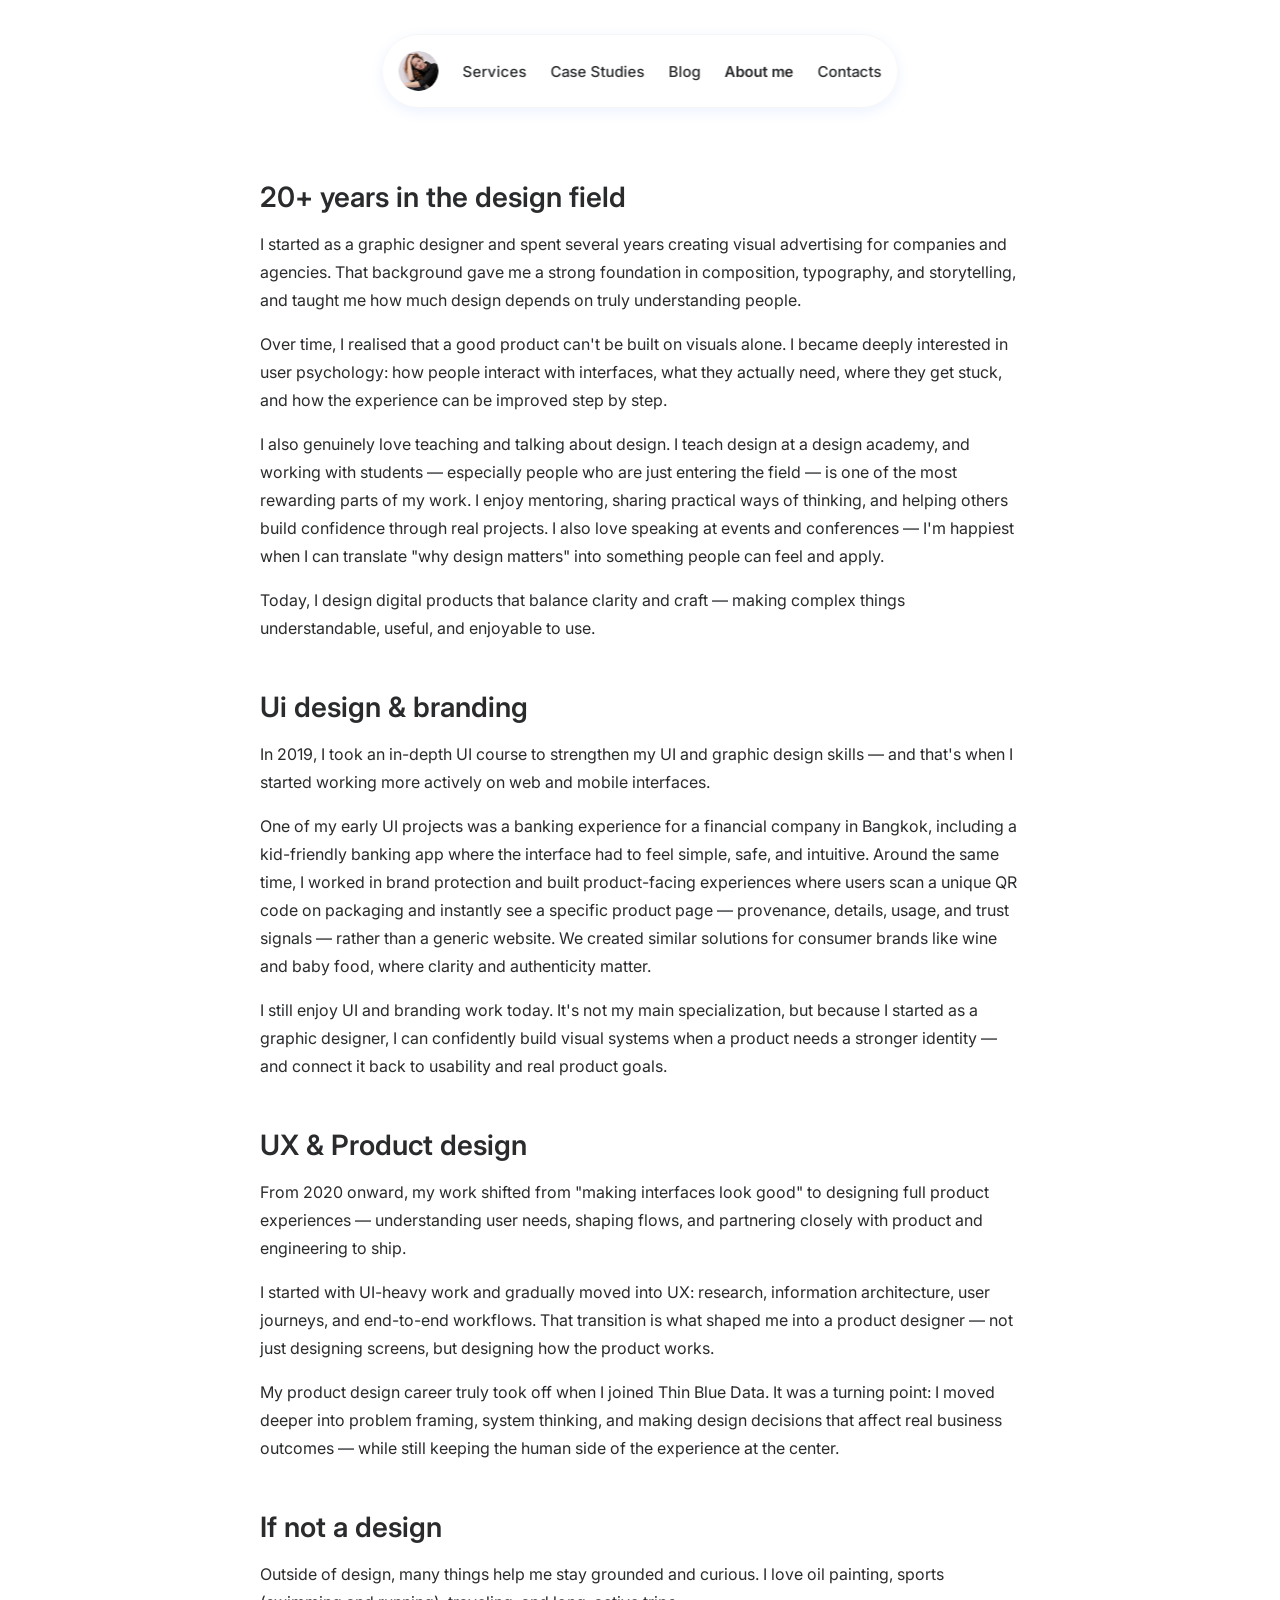
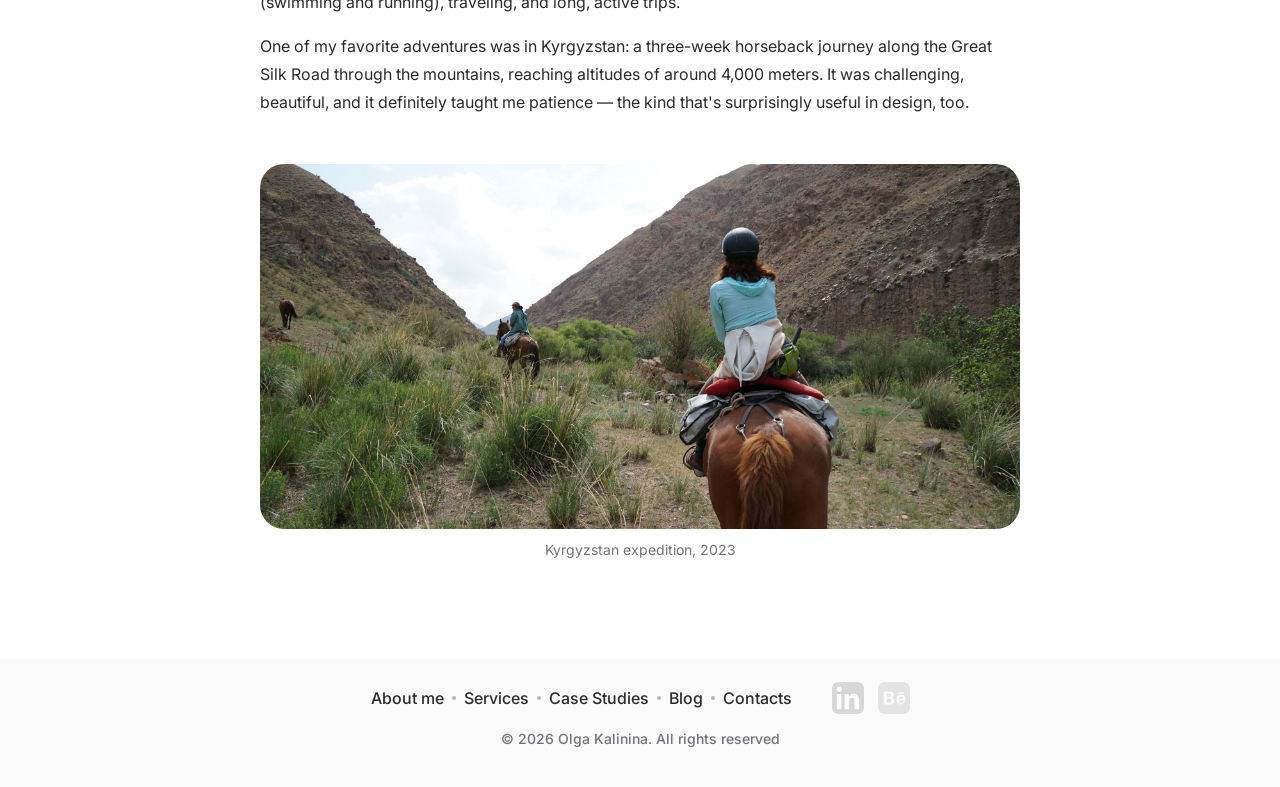
==== commit be52dca5: "Home page fix 3" ====
--- a/about.html
+++ b/about.html
@@ -6,7 +6,6 @@
   <title>About me — Olga Kalinina</title>
   <link rel="stylesheet" href="style.css" />
   <style>
-    body { background: white; }
     .about-wrap { max-width: 760px; margin: 0 auto; padding: 60px 0 100px; display: flex; flex-direction: column; gap: 48px; }
     .about-section { display: flex; flex-direction: column; gap: 16px; }
     .about-section h2 { font-size: 28px; font-weight: 600; color: var(--dark); }
@@ -19,15 +18,13 @@
   <nav class="nav">
     <a href="index.html"><img src="images/olga_kalinina.jpg" alt="Olga Kalinina" class="nav-avatar" /></a>
     <div class="nav-links">
-    <a href="services.html" class="active">Services</a>
-    <a href="case-studies.html" class="active">Case Studies</a>
-    <a href="blog.html" class="active">Blog</a>
-    <a href="about.html" class="active">About me</a>
-    <a href="contacts.html" class="active">Contacts</a>
+      <a href="services.html">Services</a>
+      <a href="case-studies.html">Case Studies</a>
+      <a href="blog.html">Blog</a>
+      <a href="about.html" class="active">About me</a>
+      <a href="contacts.html">Contacts</a>
     </div>
-    <button class="nav-hamburger" onclick="toggleMenu()" aria-label="Menu">
-      <span></span><span></span><span></span>
-    </button>
+    <button class="nav-hamburger" onclick="toggleMenu()" aria-label="Menu"><span></span><span></span><span></span></button>
   </nav>
   <div class="mobile-menu-backdrop" id="menuBackdrop" onclick="toggleMenu()"></div>
   <div class="mobile-menu" id="mobileMenu">
@@ -36,14 +33,55 @@
       <button class="mobile-menu-close" onclick="toggleMenu()">✕</button>
     </div>
     <div class="mobile-menu-links">
-    <a href="services.html">Services</a>
-    <a href="case-studies.html">Case Studies</a>
-    <a href="blog.html">Blog</a>
-    <a href="about.html" class="active">About me</a>
-    <a href="contacts.html">Contacts</a>
+      <a href="services.html">Services</a>
+      <a href="case-studies.html">Case Studies</a>
+      <a href="blog.html">Blog</a>
+      <a href="about.html" class="active">About me</a>
+      <a href="contacts.html">Contacts</a>
     </div>
   </div>
 
+  <div class="page-wrapper">
+    <main class="page-content">
+      <div class="container">
+        <div class="about-wrap">
+
+          <div class="about-section">
+            <h2>20+ years in the design field</h2>
+            <p>I started as a graphic designer and spent several years creating visual advertising for companies and agencies. That background gave me a strong foundation in composition, typography, and storytelling, and taught me how much design depends on truly understanding people.</p>
+            <p>Over time, I realised that a good product can't be built on visuals alone. I became deeply interested in user psychology: how people interact with interfaces, what they actually need, where they get stuck, and how the experience can be improved step by step.</p>
+            <p>I also genuinely love teaching and talking about design. I teach design at a design academy, and working with students — especially people who are just entering the field — is one of the most rewarding parts of my work. I enjoy mentoring, sharing practical ways of thinking, and helping others build confidence through real projects. I also love speaking at events and conferences — I'm happiest when I can translate "why design matters" into something people can feel and apply.</p>
+            <p>Today, I design digital products that balance clarity and craft — making complex things understandable, useful, and enjoyable to use.</p>
+          </div>
+
+          <div class="about-section">
+            <h2>Ui design &amp; branding</h2>
+            <p>In 2019, I took an in-depth UI course to strengthen my UI and graphic design skills — and that's when I started working more actively on web and mobile interfaces.</p>
+            <p>One of my early UI projects was a banking experience for a financial company in Bangkok, including a kid-friendly banking app where the interface had to feel simple, safe, and intuitive. Around the same time, I worked in brand protection and built product-facing experiences where users scan a unique QR code on packaging and instantly see a specific product page — provenance, details, usage, and trust signals — rather than a generic website. We created similar solutions for consumer brands like wine and baby food, where clarity and authenticity matter.</p>
+            <p>I still enjoy UI and branding work today. It's not my main specialization, but because I started as a graphic designer, I can confidently build visual systems when a product needs a stronger identity — and connect it back to usability and real product goals.</p>
+          </div>
+
+          <div class="about-section">
+            <h2>UX &amp; Product design</h2>
+            <p>From 2020 onward, my work shifted from "making interfaces look good" to designing full product experiences — understanding user needs, shaping flows, and partnering closely with product and engineering to ship.</p>
+            <p>I started with UI-heavy work and gradually moved into UX: research, information architecture, user journeys, and end-to-end workflows. That transition is what shaped me into a product designer — not just designing screens, but designing how the product works.</p>
+            <p>My product design career truly took off when I joined Thin Blue Data. It was a turning point: I moved deeper into problem framing, system thinking, and making design decisions that affect real business outcomes — while still keeping the human side of the experience at the center.</p>
+          </div>
+
+          <div class="about-section">
+            <h2>If not a design</h2>
+            <p>Outside of design, many things help me stay grounded and curious. I love oil painting, sports (swimming and running), traveling, and long, active trips.</p>
+            <p>One of my favorite adventures was in Kyrgyzstan: a three-week horseback journey along the Great Silk Road through the mountains, reaching altitudes of around 4,000 meters. It was challenging, beautiful, and it definitely taught me patience — the kind that's surprisingly useful in design, too.</p>
+          </div>
+
+          <div>
+            <div class="about-photo">
+              <img src="images/kyrgyzstan_2023.jpg" alt="Kyrgyzstan expedition, 2023" />
+            </div>
+            <p class="about-caption">Kyrgyzstan expedition, 2023</p>
+          </div>
+
+        </div>
       </div>
     </main>
     <footer class="footer"><div class="footer-inner"><div class="footer-social-row"><nav class="footer-links"><a href="about.html">About me</a><span class="footer-dot"></span><a href="services.html">Services</a><span class="footer-dot"></span><a href="case-studies.html">Case Studies</a><span class="footer-dot"></span><a href="blog.html">Blog</a><span class="footer-dot"></span><a href="contacts.html">Contacts</a></nav><div class="footer-socials"><a href="https://www.linkedin.com/in/olga-kalinina-sundary/" target="_blank" rel="noopener"><img src="images/Linkedin_logo.png" alt="LinkedIn" /></a><a href="https://www.behance.net/kalininaolga" target="_blank" rel="noopener"><img src="images/Behance_logo.png" alt="Behance" /></a></div></div><p class="footer-copy">© 2026 Olga Kalinina. All rights reserved</p></div></footer>
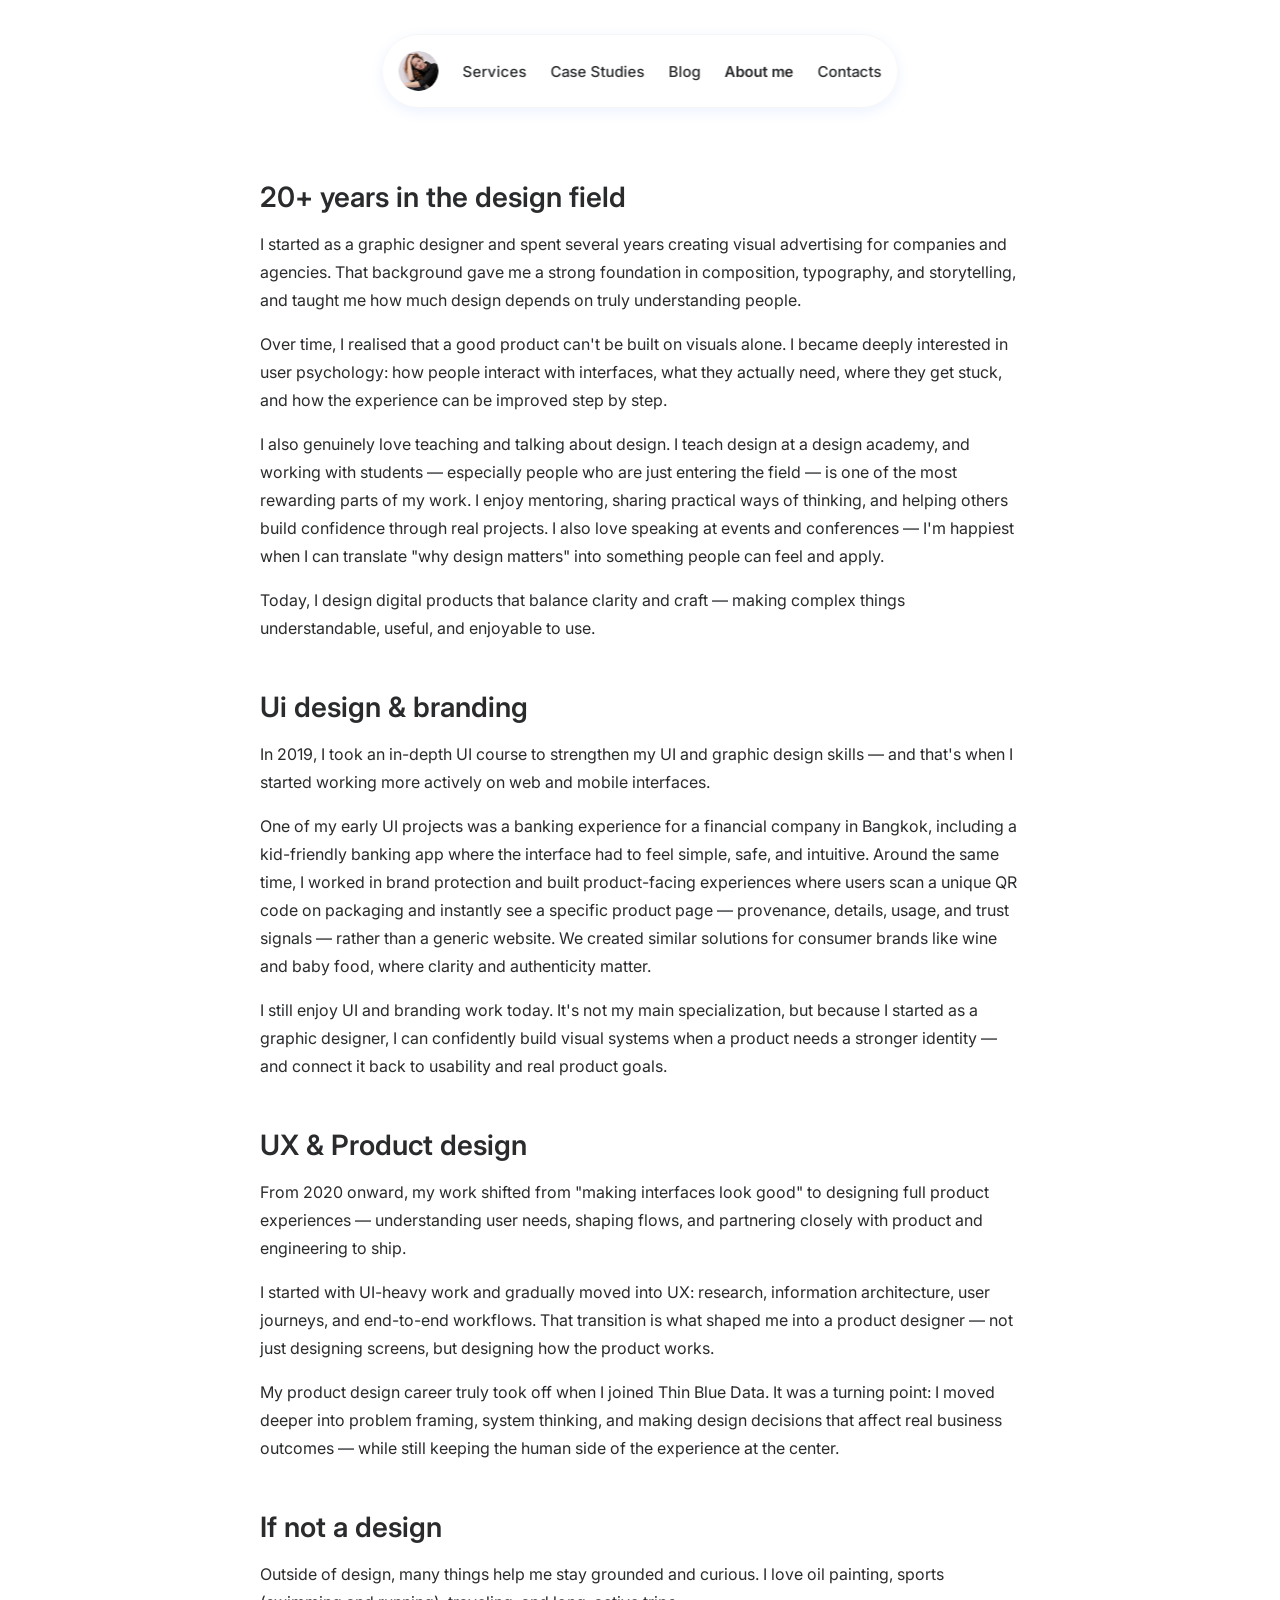
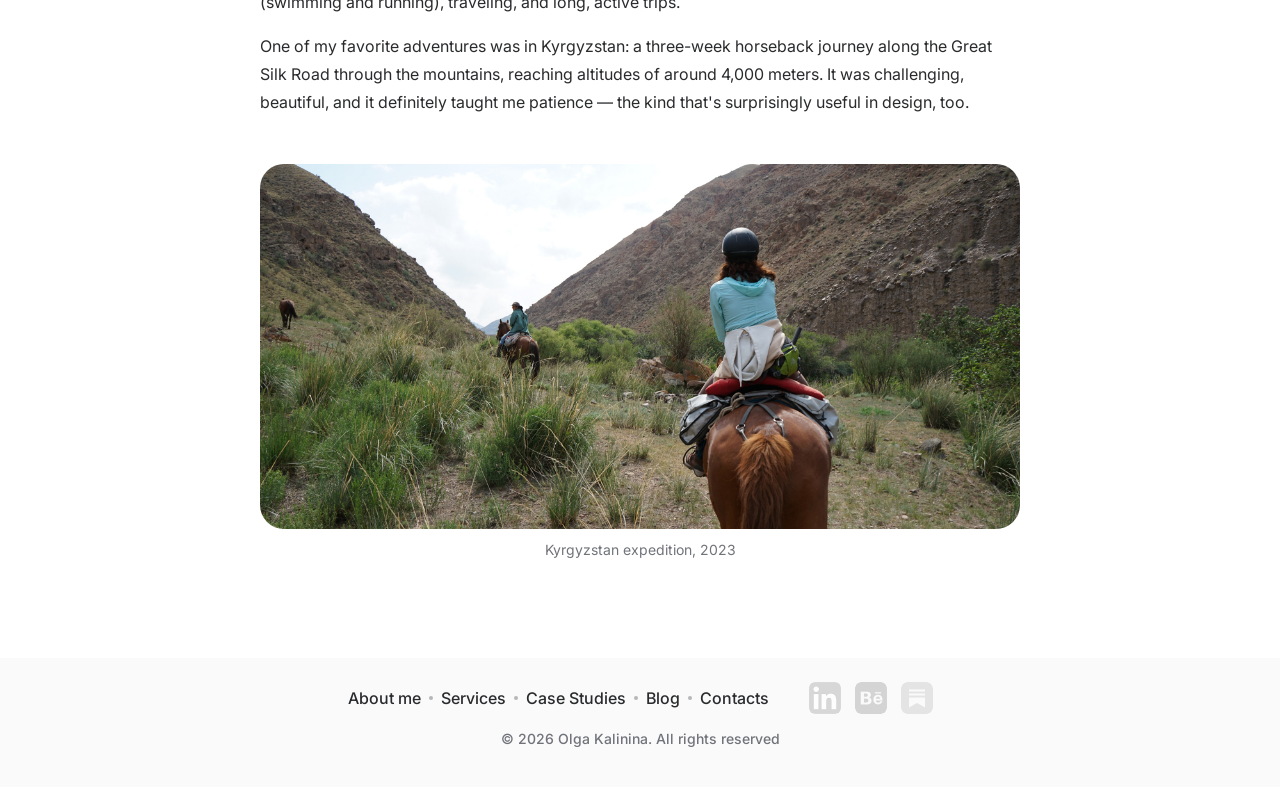
==== commit 8eca7607: "gen updates" ====
--- a/about.html
+++ b/about.html
@@ -15,7 +15,7 @@
   </style>
 </head>
 <body>
-  <nav class="nav">
+    <nav class="nav">
     <a href="index.html"><img src="images/olga_kalinina.jpg" alt="Olga Kalinina" class="nav-avatar" /></a>
     <div class="nav-links">
       <a href="services.html">Services</a>
@@ -24,13 +24,16 @@
       <a href="about.html" class="active">About me</a>
       <a href="contacts.html">Contacts</a>
     </div>
-    <button class="nav-hamburger" onclick="toggleMenu()" aria-label="Menu"><span></span><span></span><span></span></button>
+    <button class="nav-hamburger" onclick="toggleMenu()" aria-label="Menu">
+      <span></span><span></span><span></span>
+    </button>
   </nav>
+
   <div class="mobile-menu-backdrop" id="menuBackdrop" onclick="toggleMenu()"></div>
   <div class="mobile-menu" id="mobileMenu">
     <div class="mobile-menu-top">
       <a href="index.html"><img src="images/olga_kalinina.jpg" alt="Olga Kalinina" /></a>
-      <button class="mobile-menu-close" onclick="toggleMenu()">✕</button>
+      <button class="mobile-menu-close" onclick="toggleMenu()">&#x2715;</button>
     </div>
     <div class="mobile-menu-links">
       <a href="services.html">Services</a>
@@ -84,7 +87,35 @@
         </div>
       </div>
     </main>
-    <footer class="footer"><div class="footer-inner"><div class="footer-social-row"><nav class="footer-links"><a href="about.html">About me</a><span class="footer-dot"></span><a href="services.html">Services</a><span class="footer-dot"></span><a href="case-studies.html">Case Studies</a><span class="footer-dot"></span><a href="blog.html">Blog</a><span class="footer-dot"></span><a href="contacts.html">Contacts</a></nav><div class="footer-socials"><a href="https://www.linkedin.com/in/olga-kalinina-sundary/" target="_blank" rel="noopener"><img src="images/Linkedin_logo.png" alt="LinkedIn" /></a><a href="https://www.behance.net/kalininaolga" target="_blank" rel="noopener"><img src="images/Behance_logo.png" alt="Behance" /></a></div></div><p class="footer-copy">© 2026 Olga Kalinina. All rights reserved</p></div></footer>
+        <footer class="footer">
+      <div class="footer-inner">
+        <div class="footer-social-row">
+          <nav class="footer-links">
+            <a href="about.html">About me</a>
+            <span class="footer-dot"></span>
+            <a href="services.html">Services</a>
+            <span class="footer-dot"></span>
+            <a href="case-studies.html">Case Studies</a>
+            <span class="footer-dot"></span>
+            <a href="blog.html">Blog</a>
+            <span class="footer-dot"></span>
+            <a href="contacts.html">Contacts</a>
+          </nav>
+          <div class="footer-socials">
+            <a href="https://www.linkedin.com/in/olga-kalinina-sundary/" target="_blank" rel="noopener">
+              <img src="images/Linkedin_logo.png" alt="LinkedIn" />
+            </a>
+            <a href="https://www.behance.net/kalininaolga" target="_blank" rel="noopener">
+              <img src="images/Behance_logo.png" alt="Behance" />
+            </a>
+            <a href="https://substack.com/@olinproduct/" target="_blank" rel="noopener">
+              <img src="images/Substack_logo_footer.png" alt="Substack" />
+            </a>
+          </div>
+        </div>
+        <p class="footer-copy">&#169; 2026 Olga Kalinina. All rights reserved</p>
+      </div>
+    </footer>
   </div>
   <script>
     function toggleMenu() {
--- a/style.css
+++ b/style.css
@@ -27,9 +27,9 @@
   overflow-x: hidden;
 }
 
-/* Home page ONLY gets the blue gradient */
+/* Home page — white background, no gradient */
 body.home {
-  background: linear-gradient(to bottom, #eaf0fe 0%, #ffffff 40%);
+  background: white;
 }
 
 a { text-decoration: none; color: inherit; }
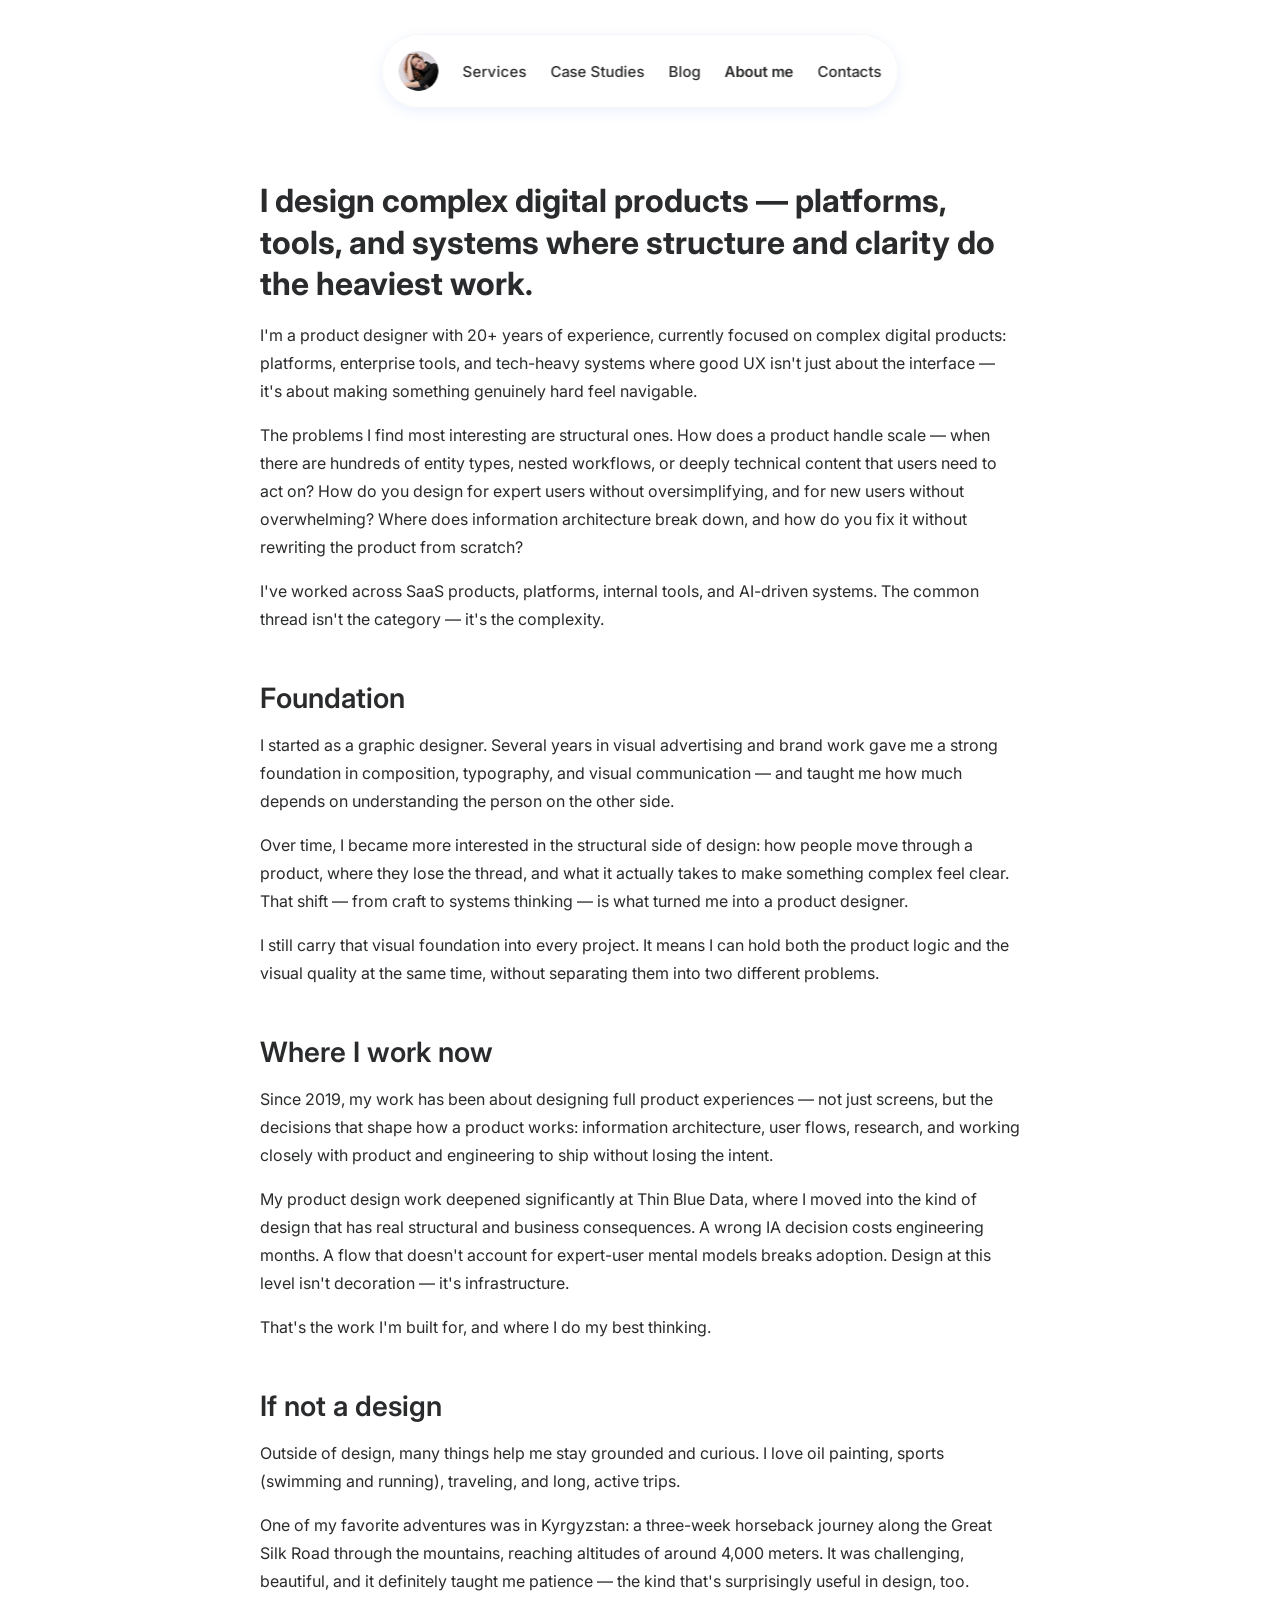
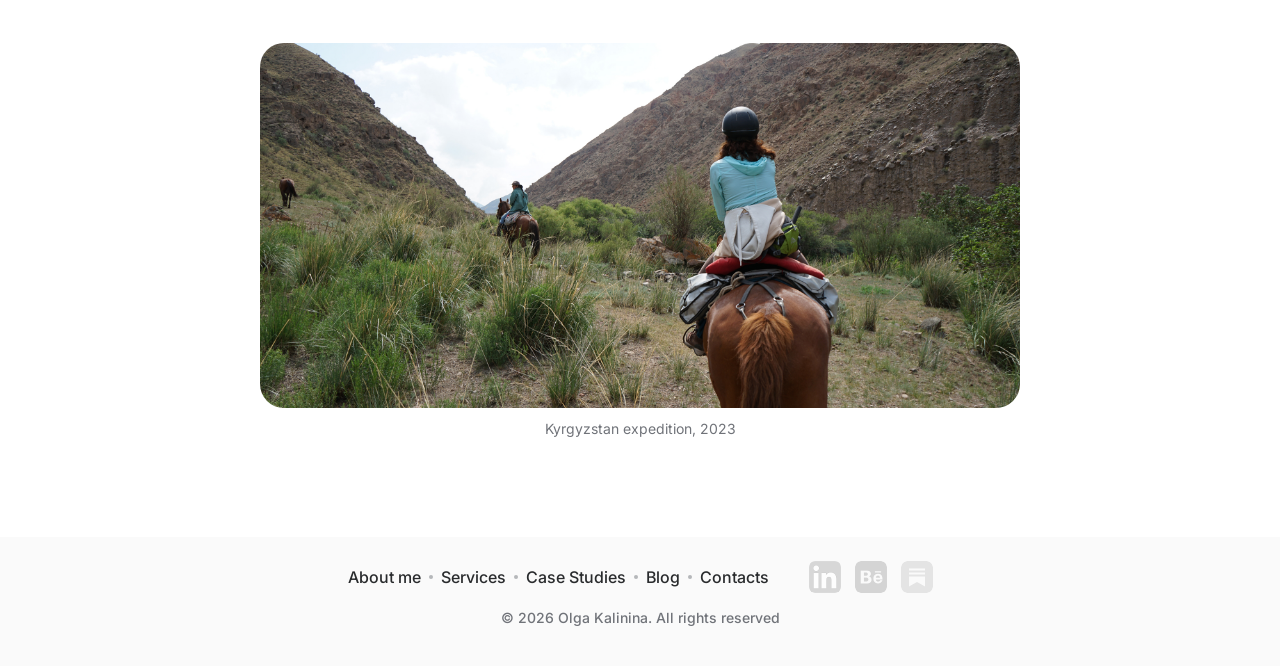
==== commit 7eb9332c: "about" ====
--- a/about.html
+++ b/about.html
@@ -50,25 +50,24 @@
         <div class="about-wrap">
 
           <div class="about-section">
-            <h2>20+ years in the design field</h2>
-            <p>I started as a graphic designer and spent several years creating visual advertising for companies and agencies. That background gave me a strong foundation in composition, typography, and storytelling, and taught me how much design depends on truly understanding people.</p>
-            <p>Over time, I realised that a good product can't be built on visuals alone. I became deeply interested in user psychology: how people interact with interfaces, what they actually need, where they get stuck, and how the experience can be improved step by step.</p>
-            <p>I also genuinely love teaching and talking about design. I teach design at a design academy, and working with students — especially people who are just entering the field — is one of the most rewarding parts of my work. I enjoy mentoring, sharing practical ways of thinking, and helping others build confidence through real projects. I also love speaking at events and conferences — I'm happiest when I can translate "why design matters" into something people can feel and apply.</p>
-            <p>Today, I design digital products that balance clarity and craft — making complex things understandable, useful, and enjoyable to use.</p>
+            <h1 style="font-size:32px;font-weight:700;line-height:1.3;color:var(--dark);margin:0;">I design complex digital products — platforms, tools, and systems where structure and clarity do the heaviest work.</h1>
+            <p>I'm a product designer with 20+ years of experience, currently focused on complex digital products: platforms, enterprise tools, and tech-heavy systems where good UX isn't just about the interface — it's about making something genuinely hard feel navigable.</p>
+            <p>The problems I find most interesting are structural ones. How does a product handle scale — when there are hundreds of entity types, nested workflows, or deeply technical content that users need to act on? How do you design for expert users without oversimplifying, and for new users without overwhelming? Where does information architecture break down, and how do you fix it without rewriting the product from scratch?</p>
+            <p>I've worked across SaaS products, platforms, internal tools, and AI-driven systems. The common thread isn't the category — it's the complexity.</p>
           </div>
 
           <div class="about-section">
-            <h2>Ui design &amp; branding</h2>
-            <p>In 2019, I took an in-depth UI course to strengthen my UI and graphic design skills — and that's when I started working more actively on web and mobile interfaces.</p>
-            <p>One of my early UI projects was a banking experience for a financial company in Bangkok, including a kid-friendly banking app where the interface had to feel simple, safe, and intuitive. Around the same time, I worked in brand protection and built product-facing experiences where users scan a unique QR code on packaging and instantly see a specific product page — provenance, details, usage, and trust signals — rather than a generic website. We created similar solutions for consumer brands like wine and baby food, where clarity and authenticity matter.</p>
-            <p>I still enjoy UI and branding work today. It's not my main specialization, but because I started as a graphic designer, I can confidently build visual systems when a product needs a stronger identity — and connect it back to usability and real product goals.</p>
+            <h2>Foundation</h2>
+            <p>I started as a graphic designer. Several years in visual advertising and brand work gave me a strong foundation in composition, typography, and visual communication — and taught me how much depends on understanding the person on the other side.</p>
+            <p>Over time, I became more interested in the structural side of design: how people move through a product, where they lose the thread, and what it actually takes to make something complex feel clear. That shift — from craft to systems thinking — is what turned me into a product designer.</p>
+            <p>I still carry that visual foundation into every project. It means I can hold both the product logic and the visual quality at the same time, without separating them into two different problems.</p>
           </div>
 
           <div class="about-section">
-            <h2>UX &amp; Product design</h2>
-            <p>From 2020 onward, my work shifted from "making interfaces look good" to designing full product experiences — understanding user needs, shaping flows, and partnering closely with product and engineering to ship.</p>
-            <p>I started with UI-heavy work and gradually moved into UX: research, information architecture, user journeys, and end-to-end workflows. That transition is what shaped me into a product designer — not just designing screens, but designing how the product works.</p>
-            <p>My product design career truly took off when I joined Thin Blue Data. It was a turning point: I moved deeper into problem framing, system thinking, and making design decisions that affect real business outcomes — while still keeping the human side of the experience at the center.</p>
+            <h2>Where I work now</h2>
+            <p>Since 2019, my work has been about designing full product experiences — not just screens, but the decisions that shape how a product works: information architecture, user flows, research, and working closely with product and engineering to ship without losing the intent.</p>
+            <p>My product design work deepened significantly at Thin Blue Data, where I moved into the kind of design that has real structural and business consequences. A wrong IA decision costs engineering months. A flow that doesn't account for expert-user mental models breaks adoption. Design at this level isn't decoration — it's infrastructure.</p>
+            <p>That's the work I'm built for, and where I do my best thinking.</p>
           </div>
 
           <div class="about-section">
